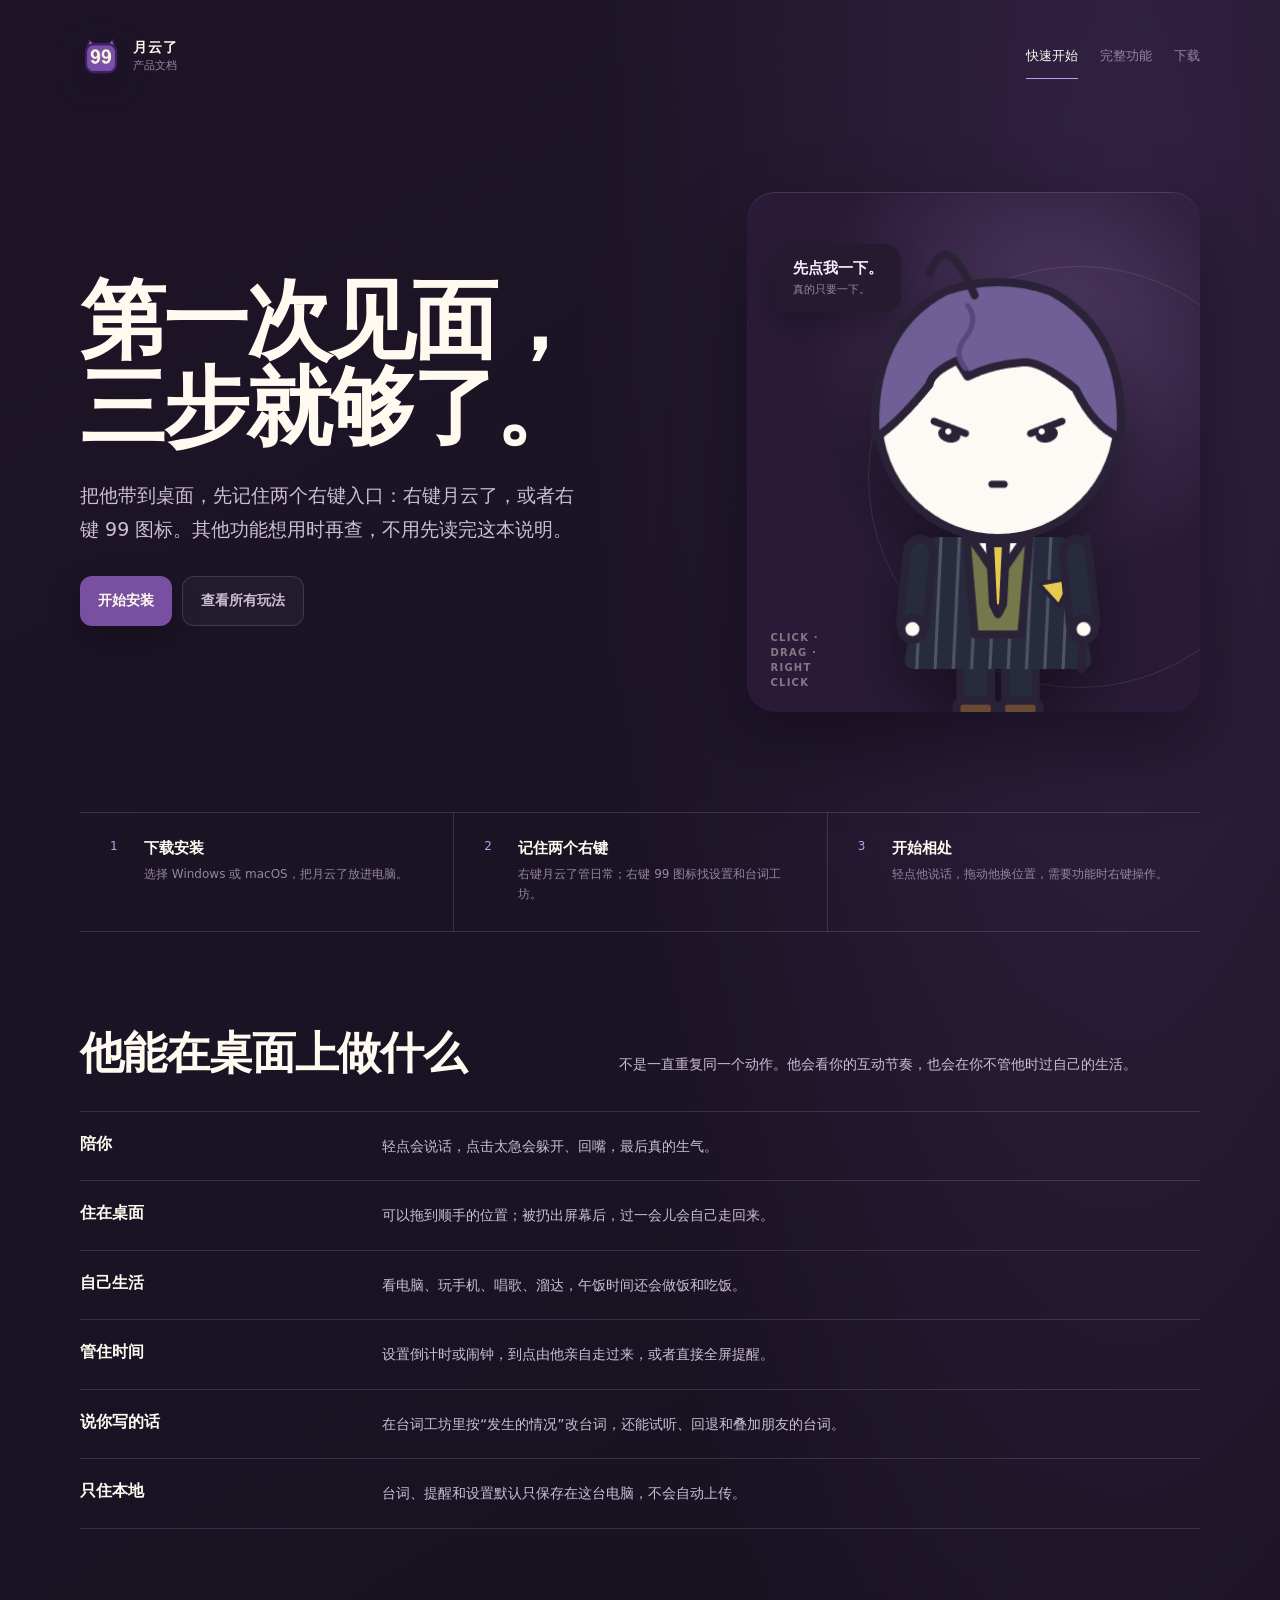
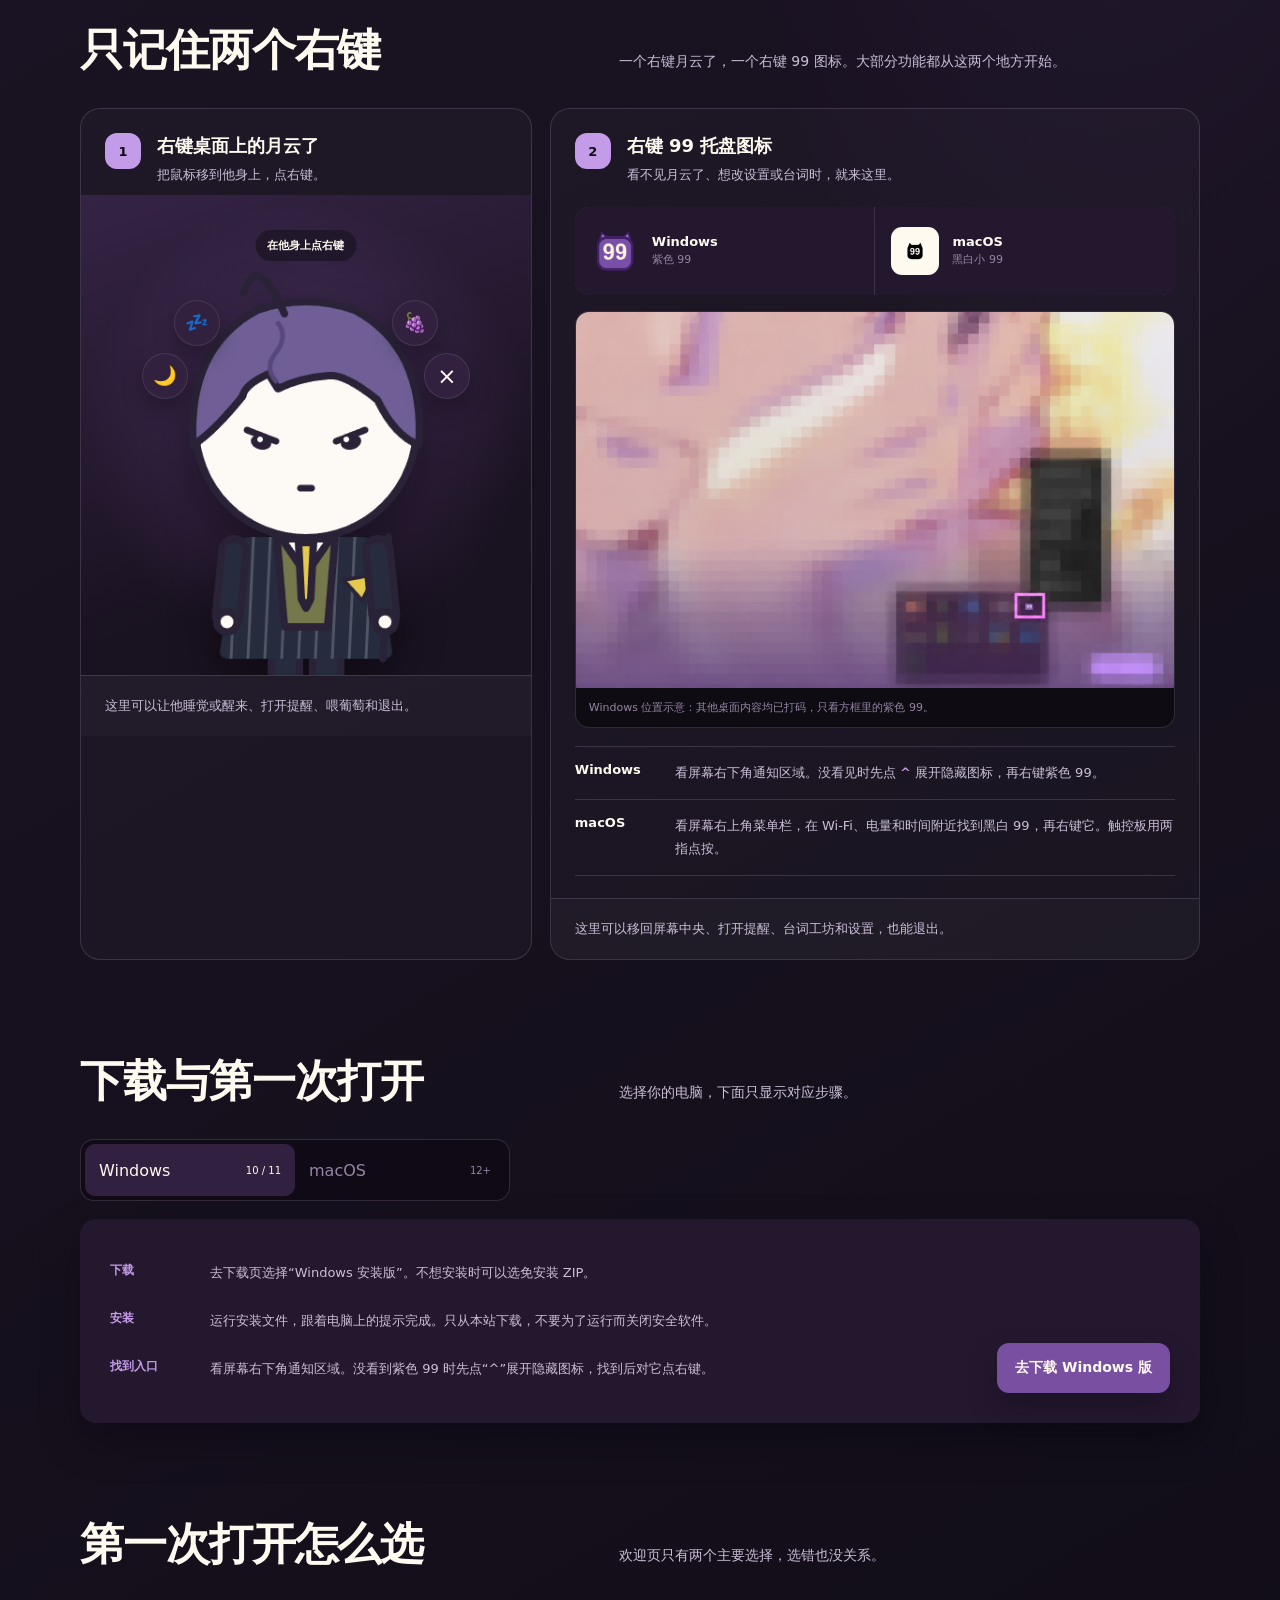
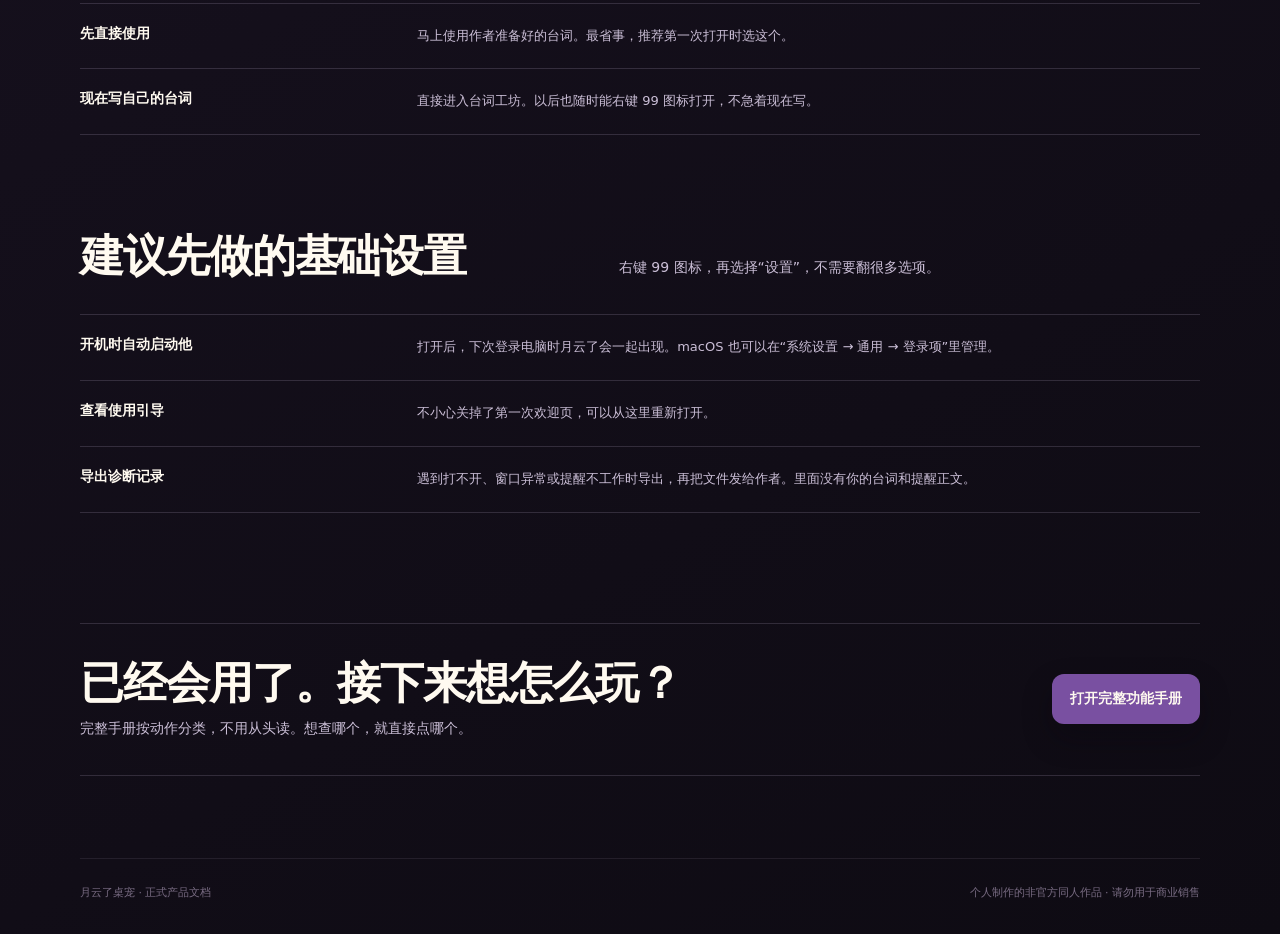
==== guide/index.html @ a46c4227 "docs: clarify the two right-click entry points" ====
<!doctype html>
<html lang="zh-CN">
<head>
  <meta charset="utf-8">
  <meta name="viewport" content="width=device-width, initial-scale=1, viewport-fit=cover">
  <meta http-equiv="Content-Security-Policy" content="default-src 'self'; img-src 'self'; style-src 'self'; script-src 'self'">
  <meta name="description" content="月云了桌宠正式产品文档：下载安装、第一次打开、基础设置和常用功能。">
  <meta name="theme-color" content="#17111f">
  <title>月云了桌宠 · 使用说明</title>
  <link rel="icon" href="../icon.png">
  <link rel="stylesheet" href="docs.css">
</head>
<body>
  <!--
  THESIS: 用“做一个动作，看一个回应”教会用户，而不是让人先读完整说明书。
  OWN-WORLD: 深紫夜色、奶白正文、紫色动作标记、99 图标和角色立绘；内容以清晰的路线、地图与成对说明组织。
  STORY: 读者先知道他能做什么，再完成下载、第一次打开和基础设置，最后按需要进入完整功能手册。
  FIRST VIEWPORT: 左侧是一句话说明和两个明确入口，右侧由月云了演示“先点我一下”，下方立刻出现三步上手路线。
  FORM: 动作反应手册，结构候选第 5 项；首页采用短路线进入操作地图，seed e14ae2bf。
  FINISH: unreviewed and undocumented is unfinished; this build ends with the finish review, the verdict, and DESIGN.md
  -->
  <header class="docs-header">
    <a class="docs-identity" href="../" aria-label="返回月云了桌宠下载页">
      <img src="../icon.png" width="42" height="42" alt="">
      <span><strong>月云了</strong><small>产品文档</small></span>
    </a>
    <nav class="docs-nav" aria-label="产品文档导航">
      <a class="active" href="./" aria-current="page">快速开始</a>
      <a href="features.html">完整功能</a>
      <a href="../#download">下载</a>
    </nav>
  </header>

  <main>
    <section class="guide-hero" aria-labelledby="guide-title">
      <div class="guide-hero-copy">
        <h1 id="guide-title">第一次见面，三步就够了。</h1>
        <p>把他带到桌面，先记住两个右键入口：右键月云了，或者右键 99 图标。其他功能想用时再查，不用先读完这本说明。</p>
        <div class="hero-actions">
          <a class="action primary" href="#install">开始安装</a>
          <a class="action secondary" href="features.html">查看所有玩法</a>
        </div>
      </div>
      <div class="hello-stage" aria-label="月云了提示你先点击他">
        <div class="hello-bubble">先点我一下。<span>真的只要一下。</span></div>
        <img src="../pet-preview.png" width="512" height="512" alt="站在桌面上的月云了">
        <span class="stage-floor">CLICK · DRAG · RIGHT CLICK</span>
      </div>
    </section>

    <section class="three-step" aria-label="三步上手">
      <div><span>1</span><strong>下载安装</strong><p>选择 Windows 或 macOS，把月云了放进电脑。</p></div>
      <div><span>2</span><strong>记住两个右键</strong><p>右键月云了管日常；右键 99 图标找设置和台词工坊。</p></div>
      <div><span>3</span><strong>开始相处</strong><p>轻点他说话，拖动他换位置，需要功能时右键操作。</p></div>
    </section>

    <section class="section-block capabilities" aria-labelledby="can-do-title">
      <header class="section-heading">
        <h2 id="can-do-title">他能在桌面上做什么</h2>
        <p>不是一直重复同一个动作。他会看你的互动节奏，也会在你不管他时过自己的生活。</p>
      </header>
      <dl class="capability-list">
        <div><dt>陪你</dt><dd>轻点会说话，点击太急会躲开、回嘴，最后真的生气。</dd></div>
        <div><dt>住在桌面</dt><dd>可以拖到顺手的位置；被扔出屏幕后，过一会儿会自己走回来。</dd></div>
        <div><dt>自己生活</dt><dd>看电脑、玩手机、唱歌、溜达，午饭时间还会做饭和吃饭。</dd></div>
        <div><dt>管住时间</dt><dd>设置倒计时或闹钟，到点由他亲自走过来，或者直接全屏提醒。</dd></div>
        <div><dt>说你写的话</dt><dd>在台词工坊里按“发生的情况”改台词，还能试听、回退和叠加朋友的台词。</dd></div>
        <div><dt>只住本地</dt><dd>台词、提醒和设置默认只保存在这台电脑，不会自动上传。</dd></div>
      </dl>
    </section>

    <section class="section-block entry-map-section" aria-labelledby="entry-map-title">
      <header class="section-heading">
        <h2 id="entry-map-title">只记住两个右键</h2>
        <p>一个右键月云了，一个右键 99 图标。大部分功能都从这两个地方开始。</p>
      </header>
      <div class="entry-pair">
        <article class="entry-door pet-entry">
          <header class="entry-door-header">
            <span>1</span>
            <div><h3>右键桌面上的月云了</h3><p>把鼠标移到他身上，点右键。</p></div>
          </header>
          <div class="pet-entry-visual" role="img" aria-label="右键点击桌面上的月云了，会出现睡觉、提醒、葡萄和退出图标">
            <span class="orbit orbit-sleep">💤</span>
            <span class="orbit orbit-time">🌙</span>
            <span class="orbit orbit-grape">🍇</span>
            <span class="orbit orbit-quit">×</span>
            <img src="../pet-preview.png" width="512" height="512" alt="">
            <strong>在他身上点右键</strong>
          </div>
          <p class="entry-door-summary">这里可以让他睡觉或醒来、打开提醒、喂葡萄和退出。</p>
        </article>

        <article class="entry-door tray-entry">
          <header class="entry-door-header">
            <span>2</span>
            <div><h3>右键 99 托盘图标</h3><p>看不见月云了、想改设置或台词时，就来这里。</p></div>
          </header>
          <div class="tray-identity-row" aria-label="Windows 和 macOS 的 99 图标外观">
            <div class="tray-identity"><img src="../icon.png" width="52" height="52" alt="Windows 紫色 99 托盘图标"><span><strong>Windows</strong><small>紫色 99</small></span></div>
            <div class="tray-identity mac"><span class="mac-icon-swatch"><img src="mac-tray-template.png" width="32" height="20" alt="macOS 黑白 99 菜单栏图标"></span><span><strong>macOS</strong><small>黑白小 99</small></span></div>
          </div>
          <figure class="tray-proof">
            <img src="windows-tray-privacy.png" width="1584" height="994" alt="Windows 右下角通知区域中被方框标出的紫色 99 图标；其余桌面内容均已打码">
            <figcaption>Windows 位置示意：其他桌面内容均已打码，只看方框里的紫色 99。</figcaption>
          </figure>
          <dl class="tray-locations">
            <div><dt>Windows</dt><dd>看屏幕右下角通知区域。没看见时先点 <b>^</b> 展开隐藏图标，再右键紫色 99。</dd></div>
            <div><dt>macOS</dt><dd>看屏幕右上角菜单栏，在 Wi-Fi、电量和时间附近找到黑白 99，再右键它。触控板用两指点按。</dd></div>
          </dl>
          <p class="entry-door-summary">这里可以移回屏幕中央、打开提醒、台词工坊和设置，也能退出。</p>
        </article>
      </div>
    </section>

    <section class="section-block install-section" id="install" aria-labelledby="install-title">
      <header class="section-heading">
        <h2 id="install-title">下载与第一次打开</h2>
        <p>选择你的电脑，下面只显示对应步骤。</p>
      </header>
      <div class="platform-tabs" role="tablist" aria-label="选择电脑系统">
        <button type="button" role="tab" id="guide-tab-windows" aria-selected="true" aria-controls="guide-panel-windows" data-platform-tab="windows">Windows <small>10 / 11</small></button>
        <button type="button" role="tab" id="guide-tab-macos" aria-selected="false" aria-controls="guide-panel-macos" data-platform-tab="macos">macOS <small>12+</small></button>
      </div>
      <div class="platform-guide" id="guide-panel-windows" role="tabpanel" aria-labelledby="guide-tab-windows" data-platform-panel="windows">
        <ol class="install-path">
          <li><span>下载</span><p>去下载页选择“Windows 安装版”。不想安装时可以选免安装 ZIP。</p></li>
          <li><span>安装</span><p>运行安装文件，跟着电脑上的提示完成。只从本站下载，不要为了运行而关闭安全软件。</p></li>
          <li><span>找到入口</span><p>看屏幕右下角通知区域。没看到紫色 99 时先点“^”展开隐藏图标，找到后对它点右键。</p></li>
        </ol>
        <a class="action primary" href="../?platform=windows#download">去下载 Windows 版</a>
      </div>
      <div class="platform-guide" id="guide-panel-macos" role="tabpanel" aria-labelledby="guide-tab-macos" data-platform-panel="macos" hidden>
        <ol class="install-path">
          <li><span>下载</span><p>去下载页选择“macOS 通用版”。同一个包可以用于 Apple 芯片和 Intel Mac。</p></li>
          <li><span>安装</span><p>打开 DMG，把“月云了桌宠”拖进“应用程序”。若首次打开被拦截，请按下载页的安全提示操作。</p></li>
          <li><span>找到入口</span><p>看屏幕右上角菜单栏，在 Wi-Fi、电量和时间附近找到黑白 99，右键它；触控板用两指点按。</p></li>
        </ol>
        <a class="action primary" href="../?platform=macos#download">去下载 macOS 版</a>
      </div>
    </section>

    <section class="section-block first-choice" aria-labelledby="first-choice-title">
      <header class="section-heading">
        <h2 id="first-choice-title">第一次打开怎么选</h2>
        <p>欢迎页只有两个主要选择，选错也没关系。</p>
      </header>
      <div class="choice-lines">
        <p><strong>先直接使用</strong><span>马上使用作者准备好的台词。最省事，推荐第一次打开时选这个。</span></p>
        <p><strong>现在写自己的台词</strong><span>直接进入台词工坊。以后也随时能右键 99 图标打开，不急着现在写。</span></p>
      </div>
    </section>

    <section class="section-block basics" aria-labelledby="basics-title">
      <header class="section-heading">
        <h2 id="basics-title">建议先做的基础设置</h2>
        <p>右键 99 图标，再选择“设置”，不需要翻很多选项。</p>
      </header>
      <div class="basic-route">
        <div><strong>开机时自动启动他</strong><p>打开后，下次登录电脑时月云了会一起出现。macOS 也可以在“系统设置 → 通用 → 登录项”里管理。</p></div>
        <div><strong>查看使用引导</strong><p>不小心关掉了第一次欢迎页，可以从这里重新打开。</p></div>
        <div><strong>导出诊断记录</strong><p>遇到打不开、窗口异常或提醒不工作时导出，再把文件发给作者。里面没有你的台词和提醒正文。</p></div>
      </div>
    </section>

    <section class="guide-next" aria-labelledby="next-title">
      <div>
        <h2 id="next-title">已经会用了。接下来想怎么玩？</h2>
        <p>完整手册按动作分类，不用从头读。想查哪个，就直接点哪个。</p>
      </div>
      <a class="action primary" href="features.html">打开完整功能手册</a>
    </section>
  </main>

  <footer class="docs-footer">
    <p>月云了桌宠 · 正式产品文档</p>
    <p>个人制作的非官方同人作品 · 请勿用于商业销售</p>
  </footer>
  <script src="docs.js"></script>
</body>
</html>
---- guide/docs.css ----
:root {
  color-scheme: dark;
  --paper: #fffaf0;
  --muted: #cbbfd7;
  --quiet: #9585a4;
  --purple: #8052ae;
  --purple-bright: #c49be8;
  --night: #17111f;
  --night-deep: #0e0b13;
  --panel: #24182f;
  --panel-high: #31203f;
  --line: rgba(225, 207, 240, 0.16);
  --content: 1120px;
}

* { box-sizing: border-box; }

html {
  min-height: 100%;
  scroll-behavior: smooth;
  scroll-padding-top: 28px;
  background: var(--night-deep);
}

body {
  min-height: 100vh;
  margin: 0;
  color: var(--paper);
  font-family: "PingFang SC", "Microsoft YaHei UI", "Noto Sans SC", system-ui, sans-serif;
  background:
    radial-gradient(ellipse at 88% 6%, rgba(128, 82, 174, 0.22), transparent 34rem),
    linear-gradient(150deg, #1d1527 0%, var(--night) 54%, var(--night-deep) 100%);
  -webkit-tap-highlight-color: transparent;
}

a, button, input { font: inherit; }
a { color: inherit; }
button { border: 0; }
[hidden] { display: none !important; }

.docs-header {
  display: flex;
  width: min(var(--content), calc(100% - 40px));
  min-height: 92px;
  margin: 0 auto;
  padding-top: max(20px, env(safe-area-inset-top));
  align-items: center;
  justify-content: space-between;
}

.docs-identity {
  display: inline-flex;
  min-height: 44px;
  min-width: 0;
  gap: 11px;
  align-items: center;
  text-decoration: none;
}

.docs-identity img {
  width: 42px;
  height: 42px;
  filter: drop-shadow(0 8px 16px rgba(23, 8, 34, 0.45));
}

.docs-identity span { display: grid; gap: 1px; }
.docs-identity strong { font-size: 14px; letter-spacing: 0.08em; }
.docs-identity small { color: var(--quiet); font-size: 11px; }

.docs-nav {
  display: flex;
  flex: none;
  gap: 22px;
  align-items: center;
}

.docs-nav a {
  min-height: 44px;
  padding: 13px 0;
  color: var(--quiet);
  font-size: 13px;
  text-decoration: none;
}

.docs-nav a:hover,
.docs-nav a.active { color: var(--paper); }
.docs-nav a.active { border-bottom: 1px solid var(--purple-bright); }

body > main {
  width: min(var(--content), calc(100% - 40px));
  margin: 0 auto;
}

.guide-hero {
  display: grid;
  grid-template-columns: minmax(0, 1.05fr) minmax(360px, 0.82fr);
  gap: clamp(44px, 7vw, 86px);
  min-height: min(720px, calc(100svh - 92px));
  padding: clamp(48px, 7vh, 78px) 0 64px;
  align-items: center;
}

.guide-hero-copy h1,
.manual-intro h1 {
  margin: 0;
  max-width: 9ch;
  font-size: clamp(52px, 7vw, 86px);
  line-height: 1.02;
  letter-spacing: -0.035em;
  text-wrap: balance;
}

.guide-hero-copy > p {
  max-width: 32rem;
  margin: 26px 0 30px;
  color: var(--muted);
  font-size: clamp(16px, 1.7vw, 19px);
  line-height: 1.8;
}

.hero-actions {
  display: flex;
  flex-wrap: wrap;
  gap: 10px;
}

.action {
  display: inline-flex;
  min-height: 50px;
  padding: 13px 18px;
  align-items: center;
  justify-content: center;
  border-radius: 12px;
  font-size: 14px;
  font-weight: 760;
  text-decoration: none;
  transition: transform 180ms cubic-bezier(.2, .8, .2, 1), background 180ms ease;
}

.action.primary {
  color: var(--paper);
  background: #7950a1;
  box-shadow: 0 14px 30px rgba(10, 5, 15, 0.32);
}

.action.secondary {
  border: 1px solid var(--line);
  color: var(--muted);
  background: rgba(255, 255, 255, 0.035);
}

.hello-stage {
  position: relative;
  min-height: 520px;
  overflow: hidden;
  border-radius: 28px;
  background:
    radial-gradient(circle at 67% 28%, rgba(198, 153, 235, 0.25), transparent 15rem),
    #291b37;
  box-shadow: 0 34px 78px rgba(5, 2, 8, 0.4), inset 0 1px rgba(255, 255, 255, 0.12);
  isolation: isolate;
}

.hello-stage::before {
  position: absolute;
  top: 74px;
  right: -90px;
  z-index: -1;
  width: 420px;
  aspect-ratio: 1;
  border: 1px solid rgba(255, 255, 255, 0.1);
  border-radius: 50%;
  content: "";
}

.hello-stage img {
  position: absolute;
  right: -58px;
  bottom: -18px;
  width: min(118%, 520px);
  height: auto;
  filter: drop-shadow(0 28px 28px rgba(5, 2, 8, 0.42));
  animation: hello-arrive 700ms cubic-bezier(.16, 1, .3, 1) both;
}

.hello-bubble {
  position: absolute;
  top: 52px;
  left: 28px;
  z-index: 2;
  max-width: calc(100% - 56px);
  padding: 15px 18px;
  border-radius: 16px 16px 16px 5px;
  color: #f7effd;
  background: #251a30;
  font-size: 15px;
  font-weight: 760;
  box-shadow: 0 13px 28px rgba(8, 4, 12, 0.26);
}

.hello-bubble span {
  display: block;
  margin-top: 4px;
  color: var(--quiet);
  font-size: 11px;
  font-weight: 500;
}

.stage-floor {
  position: absolute;
  bottom: 22px;
  left: 24px;
  z-index: 2;
  max-width: 12ch;
  color: rgba(255, 250, 240, 0.42);
  font-size: 10px;
  font-weight: 750;
  letter-spacing: 0.12em;
  line-height: 1.5;
}

.three-step {
  display: grid;
  grid-template-columns: repeat(3, 1fr);
  border-top: 1px solid var(--line);
  border-bottom: 1px solid var(--line);
}

.three-step > div {
  display: grid;
  grid-template-columns: 34px 1fr;
  padding: 26px clamp(16px, 2.8vw, 30px);
  align-content: start;
}

.three-step > div + div { border-left: 1px solid var(--line); }
.three-step span { grid-row: 1 / 3; color: var(--purple-bright); font-size: 12px; }
.three-step strong { font-size: 15px; }
.three-step p { margin: 7px 0 0; color: var(--quiet); font-size: 12px; line-height: 1.65; }

.section-block { padding: 96px 0 0; }

.section-heading {
  display: grid;
  grid-template-columns: minmax(260px, 0.8fr) minmax(0, 1fr);
  gap: clamp(30px, 6vw, 74px);
  margin-bottom: 34px;
  align-items: end;
}

.section-heading h2,
.guide-next h2,
.manual-section h2,
.manual-end h2 {
  margin: 0;
  font-size: clamp(28px, 4vw, 44px);
  line-height: 1.12;
  letter-spacing: -0.025em;
  text-wrap: balance;
}

.section-heading p {
  max-width: 46rem;
  margin: 0;
  color: var(--muted);
  font-size: 14px;
  line-height: 1.8;
}

.capability-list { margin: 0; border-top: 1px solid var(--line); }

.capability-list > div {
  display: grid;
  grid-template-columns: minmax(140px, 0.34fr) 1fr;
  gap: 24px;
  padding: 22px 0;
  border-bottom: 1px solid var(--line);
}

.capability-list dt { color: var(--paper); font-size: 16px; font-weight: 760; }
.capability-list dd { margin: 0; color: var(--muted); font-size: 14px; line-height: 1.75; }

.entry-pair {
  display: grid;
  grid-template-columns: minmax(0, 0.82fr) minmax(0, 1.18fr);
  gap: 18px;
}

.entry-door {
  min-width: 0;
  overflow: hidden;
  border: 1px solid var(--line);
  border-radius: 20px;
  background: rgba(255, 255, 255, 0.025);
}

.entry-door-header {
  display: grid;
  grid-template-columns: 38px minmax(0, 1fr);
  gap: 14px;
  padding: 24px 24px 0;
}

.entry-door-header > span {
  display: grid;
  width: 36px;
  height: 36px;
  place-items: center;
  border-radius: 12px;
  color: var(--night-deep);
  background: var(--purple-bright);
  font-size: 13px;
  font-weight: 850;
}

.entry-door h3 { margin: 1px 0 0; font-size: 18px; line-height: 1.3; }
.entry-door-header p { margin: 6px 0 0; color: var(--muted); font-size: 13px; line-height: 1.65; }

.pet-entry-visual {
  position: relative;
  min-height: 480px;
  margin-top: 10px;
  overflow: hidden;
  background:
    radial-gradient(circle at 50% 48%, rgba(149, 100, 191, 0.28), transparent 14rem),
    linear-gradient(160deg, #352345, #191220 72%);
}

.pet-entry-visual > img {
  position: absolute;
  bottom: -40px;
  left: 50%;
  width: min(120%, 480px);
  height: auto;
  transform: translateX(-50%);
  filter: drop-shadow(0 25px 22px rgba(6, 3, 8, 0.44));
}

.pet-entry-visual > strong {
  position: absolute;
  top: 35px;
  left: 50%;
  z-index: 4;
  padding: 8px 12px;
  border-radius: 999px;
  color: var(--paper);
  background: #21172b;
  font-size: 11px;
  transform: translateX(-50%);
  white-space: nowrap;
}

.orbit {
  position: absolute;
  z-index: 3;
  display: grid;
  width: 46px;
  height: 46px;
  place-items: center;
  border: 1px solid rgba(255, 255, 255, 0.1);
  border-radius: 50%;
  background: #31213f;
  box-shadow: 0 10px 22px rgba(5, 2, 8, 0.3);
  font-size: 19px;
}

.pet-entry-visual .orbit-sleep { top: 105px; left: calc(50% - 132px); }
.pet-entry-visual .orbit-time { top: 158px; left: calc(50% - 164px); }
.pet-entry-visual .orbit-grape { top: 105px; right: calc(50% - 132px); }
.pet-entry-visual .orbit-quit { top: 158px; right: calc(50% - 164px); font-size: 23px; }

.entry-door-summary {
  margin: 0;
  padding: 19px 24px;
  border-top: 1px solid var(--line);
  color: var(--muted);
  background: rgba(255, 255, 255, 0.025);
  font-size: 13px;
  line-height: 1.7;
}

.tray-identity-row {
  display: grid;
  grid-template-columns: 1fr 1fr;
  gap: 1px;
  overflow: hidden;
  margin: 22px 24px 16px;
  border-radius: 14px;
  background: var(--line);
}

.tray-identity {
  display: flex;
  min-width: 0;
  min-height: 88px;
  gap: 13px;
  padding: 16px;
  align-items: center;
  background: var(--panel);
}

.tray-identity > img { flex: none; width: 48px; height: 48px; }
.tray-identity > span:last-child { display: grid; gap: 3px; min-width: 0; }
.tray-identity strong { font-size: 13px; }
.tray-identity small { color: var(--quiet); font-size: 11px; }

.mac-icon-swatch {
  display: grid;
  flex: none;
  width: 48px;
  height: 48px;
  place-items: center;
  border-radius: 11px;
  background: var(--paper);
}

.mac-icon-swatch img { width: 32px; height: 20px; object-fit: contain; }

.tray-proof {
  overflow: hidden;
  margin: 0 24px;
  border: 1px solid var(--line);
  border-radius: 14px;
  background: var(--night-deep);
}

.tray-proof img { display: block; width: 100%; height: auto; }
.tray-proof figcaption { padding: 11px 13px; color: var(--quiet); font-size: 11px; line-height: 1.6; }

.tray-locations { margin: 18px 24px 22px; border-top: 1px solid var(--line); }

.tray-locations > div {
  display: grid;
  grid-template-columns: 86px minmax(0, 1fr);
  gap: 14px;
  padding: 15px 0;
  border-bottom: 1px solid var(--line);
}

.tray-locations dt { color: var(--paper); font-size: 13px; font-weight: 760; }
.tray-locations dd { margin: 0; color: var(--muted); font-size: 13px; line-height: 1.7; }
.tray-locations b { color: var(--purple-bright); }

.choice-lines,
.basic-route,
.life-lines { border-top: 1px solid var(--line); }

.choice-lines p,
.basic-route > div,
.life-lines p {
  display: grid;
  grid-template-columns: minmax(170px, 0.4fr) 1fr;
  gap: 24px;
  margin: 0;
  padding: 21px 0;
  border-bottom: 1px solid var(--line);
}

.choice-lines strong,
.basic-route strong,
.life-lines strong { font-size: 14px; }

.choice-lines span,
.basic-route p,
.life-lines span {
  margin: 0;
  color: var(--muted);
  font-size: 13px;
  line-height: 1.75;
}

.platform-tabs {
  display: inline-grid;
  grid-template-columns: 1fr 1fr;
  width: min(100%, 430px);
  margin-bottom: 18px;
  padding: 4px;
  border: 1px solid var(--line);
  border-radius: 14px;
  background: rgba(8, 5, 11, 0.38);
}

.platform-tabs button {
  display: flex;
  min-height: 52px;
  padding: 8px 14px;
  align-items: center;
  justify-content: space-between;
  border-radius: 10px;
  color: var(--quiet);
  background: transparent;
  cursor: pointer;
}

.platform-tabs button[aria-selected="true"] { color: var(--paper); background: var(--panel-high); }
.platform-tabs small { font-size: 10px; }

.platform-guide {
  display: grid;
  grid-template-columns: minmax(0, 1fr) auto;
  gap: 24px;
  padding: 30px;
  align-items: end;
  border-radius: 16px;
  background: var(--panel);
  box-shadow: 0 18px 42px rgba(5, 2, 8, 0.28);
}

.install-path,
.workshop-path {
  display: grid;
  gap: 0;
  margin: 0;
  padding: 0;
  list-style: none;
}

.install-path li,
.workshop-path li {
  display: grid;
  grid-template-columns: 84px 1fr;
  gap: 16px;
  padding: 13px 0;
  align-items: start;
}

.install-path span,
.workshop-path span { color: var(--purple-bright); font-size: 12px; font-weight: 760; }
.install-path p,
.workshop-path p { margin: 0; color: var(--muted); font-size: 13px; line-height: 1.7; }

.guide-next,
.manual-end {
  display: grid;
  grid-template-columns: minmax(0, 1fr) auto;
  gap: 34px;
  margin: 110px 0 82px;
  padding: 34px 0;
  align-items: center;
  border-top: 1px solid var(--line);
  border-bottom: 1px solid var(--line);
}

.guide-next p,
.manual-end p { margin: 10px 0 0; color: var(--muted); font-size: 14px; line-height: 1.7; }

.docs-footer {
  display: flex;
  width: min(var(--content), calc(100% - 40px));
  margin: 0 auto;
  padding: 26px 0 max(34px, env(safe-area-inset-bottom));
  justify-content: space-between;
  border-top: 1px solid rgba(225, 207, 240, 0.09);
  color: #786b82;
  font-size: 11px;
}

.docs-footer p { margin: 0; }

/* 完整手册 */
.manual-shell {
  display: grid;
  grid-template-columns: 210px minmax(0, 1fr);
  gap: clamp(50px, 7vw, 96px);
  padding: 74px 0 84px;
  align-items: start;
}

.manual-rail {
  position: sticky;
  top: 24px;
  padding-top: 7px;
}

.manual-rail > p {
  margin: 0 0 13px;
  color: var(--quiet);
  font-size: 11px;
  font-weight: 760;
  letter-spacing: 0.08em;
}

.manual-rail nav { display: grid; border-top: 1px solid var(--line); }

.manual-rail nav a {
  padding: 11px 2px;
  border-bottom: 1px solid var(--line);
  color: var(--quiet);
  font-size: 12px;
  line-height: 1.5;
  text-decoration: none;
}

.manual-rail nav a:hover,
.manual-rail nav a.current { color: var(--paper); }
.manual-rail nav a.current::before { color: var(--purple-bright); content: "→ "; }

.rail-start {
  display: inline-block;
  margin-top: 20px;
  color: var(--muted);
  font-size: 12px;
  text-underline-offset: 4px;
}

.manual-content { min-width: 0; }

.manual-intro {
  display: grid;
  grid-template-columns: minmax(0, 1fr) 270px;
  gap: 40px;
  padding-bottom: 50px;
  align-items: end;
}

.manual-intro h1 { max-width: 10ch; font-size: clamp(46px, 6vw, 74px); }
.manual-intro > div > p { max-width: 42rem; margin: 22px 0 0; color: var(--muted); font-size: 15px; line-height: 1.75; }

.doc-search { display: grid; gap: 8px; }
.doc-search span { color: var(--quiet); font-size: 11px; }

.doc-search input {
  width: 100%;
  height: 48px;
  padding: 0 14px;
  border: 1px solid var(--line);
  border-radius: 12px;
  outline: 0;
  color: var(--paper);
  background: rgba(255, 255, 255, 0.035);
}

.doc-search input::placeholder { color: #7f708a; }
.doc-search input:focus { border-color: var(--purple-bright); box-shadow: 0 0 0 3px rgba(196, 155, 232, 0.13); }

.search-status { min-height: 20px; margin: -38px 0 18px; color: var(--quiet); font-size: 11px; }

.quick-answer { padding: 0 0 80px; }
.quick-answer h2 { margin: 0 0 18px; font-size: 18px; }
.quick-answer-list { border-top: 1px solid var(--line); }

.quick-answer-list a {
  display: grid;
  grid-template-columns: minmax(150px, 0.38fr) 1fr;
  gap: 24px;
  padding: 15px 0;
  border-bottom: 1px solid var(--line);
  text-decoration: none;
}

.quick-answer-list a:hover strong { color: var(--purple-bright); }
.quick-answer-list strong { font-size: 13px; }
.quick-answer-list span { color: var(--muted); font-size: 13px; }

.manual-section {
  padding: 82px 0 0;
  scroll-margin-top: 20px;
}

.manual-section > header {
  display: grid;
  grid-template-columns: minmax(280px, 0.9fr) 1fr;
  gap: 38px;
  margin-bottom: 30px;
  align-items: end;
}

.manual-section h2 { font-size: clamp(28px, 3.5vw, 40px); }
.manual-section > header p { margin: 0; color: var(--muted); font-size: 14px; line-height: 1.75; }

.minor-heading {
  margin: 28px 0 14px;
  color: var(--paper);
  font-size: 15px;
  line-height: 1.5;
}

.reaction-chain { counter-reset: reaction; border-top: 1px solid var(--line); }

.reaction-chain article {
  display: grid;
  grid-template-columns: minmax(150px, 0.34fr) minmax(160px, 0.34fr) 1fr;
  gap: 22px;
  padding: 22px 0;
  align-items: baseline;
  border-bottom: 1px solid var(--line);
}

.reaction-chain article::before {
  grid-column: 1 / -1;
  height: 1px;
  margin-bottom: -12px;
  background: linear-gradient(90deg, var(--purple) 0 18%, transparent 18%);
  content: "";
}

.reaction-chain span { color: var(--purple-bright); font-size: 12px; }
.reaction-chain strong { font-size: 14px; }
.reaction-chain p { margin: 0; color: var(--muted); font-size: 13px; line-height: 1.7; }

.trigger-table { border-top: 1px solid var(--line); }

.trigger-table > div {
  display: grid;
  grid-template-columns: minmax(185px, 0.38fr) 1fr;
  gap: 26px;
  padding: 20px 0;
  border-bottom: 1px solid var(--line);
}

.trigger-table b { font-size: 14px; }
.trigger-table span { color: var(--muted); font-size: 13px; line-height: 1.75; }
.trigger-table.compact > div { padding: 16px 0; }

.plain-note {
  margin-top: 24px;
  padding: 20px 22px;
  border-radius: 14px;
  color: var(--muted);
  background: #2d1d3b;
  font-size: 13px;
  line-height: 1.75;
  box-shadow: 0 15px 34px rgba(6, 3, 9, 0.24);
}

.plain-note strong { color: var(--paper); }

.menu-legend,
.reminder-kinds {
  display: grid;
  grid-template-columns: 1fr 1fr;
  gap: 1px;
  overflow: hidden;
  border-radius: 16px;
  background: var(--line);
}

.menu-legend > div,
.reminder-kinds article {
  min-height: 180px;
  padding: 25px;
  background: var(--panel);
}

.menu-legend span { display: block; margin-bottom: 22px; font-size: 22px; }
.menu-legend strong,
.reminder-kinds h3 { display: block; margin: 0; font-size: 15px; }
.menu-legend p,
.reminder-kinds p { margin: 9px 0 0; color: var(--muted); font-size: 13px; line-height: 1.75; }
.reminder-kinds { margin-bottom: 22px; }
.reminder-kinds article { min-height: 0; }

.workshop-path { counter-reset: workshop; margin-bottom: 22px; border-top: 1px solid var(--line); }

.workshop-path li {
  grid-template-columns: 120px 1fr;
  padding: 18px 0;
  border-bottom: 1px solid var(--line);
}

.help-order { display: grid; grid-template-columns: 1fr 1fr; gap: 18px; }

.help-order > div {
  min-height: 160px;
  padding: 23px;
  border-radius: 14px;
  background: var(--panel);
}

.help-order span { color: var(--purple-bright); font-size: 12px; font-weight: 760; }
.help-order p { margin: 16px 0 0; color: var(--muted); font-size: 13px; line-height: 1.75; }

.manual-end { margin-bottom: 0; }

.no-results {
  margin: 40px 0;
  padding: 34px;
  border-top: 1px solid var(--line);
  border-bottom: 1px solid var(--line);
}

.no-results strong { font-size: 18px; }
.no-results p { margin: 9px 0 0; color: var(--muted); font-size: 13px; }

@keyframes hello-arrive {
  from { transform: translate3d(24px, 34px, 0); opacity: 0; filter: blur(5px) drop-shadow(0 28px 28px rgba(5, 2, 8, 0.42)); }
  to { transform: translate3d(0, 0, 0); opacity: 1; filter: blur(0) drop-shadow(0 28px 28px rgba(5, 2, 8, 0.42)); }
}

@media (hover: hover) and (pointer: fine) {
  .action:hover { transform: translateY(-2px); }
  .action.primary:hover { background: #885eb0; }
  .action.secondary:hover { background: rgba(255, 255, 255, 0.07); }
}

.action:focus-visible,
.docs-nav a:focus-visible,
.docs-identity:focus-visible,
.manual-rail a:focus-visible,
.quick-answer a:focus-visible,
.platform-tabs button:focus-visible {
  outline: 3px solid rgba(210, 174, 241, 0.82);
  outline-offset: 4px;
}

@media (max-width: 900px) {
  .guide-hero { grid-template-columns: 1fr; min-height: auto; }
  .guide-hero-copy { max-width: 660px; }
  .hello-stage { min-height: 500px; }
  .hello-stage img { width: min(74vw, 510px); }
  .section-heading { grid-template-columns: 1fr; gap: 14px; }

  .manual-shell { grid-template-columns: 1fr; gap: 34px; padding-top: 38px; }
  .manual-rail { position: static; }
  .manual-rail > p,
  .rail-start { display: none; }
  .manual-rail nav {
    display: flex;
    gap: 8px;
    overflow-x: auto;
    padding: 4px 0 10px;
    border: 0;
    scrollbar-width: thin;
  }
  .manual-rail nav a {
    display: inline-flex;
    flex: none;
    min-height: 44px;
    padding: 9px 12px;
    align-items: center;
    border: 1px solid var(--line);
    border-radius: 999px;
  }
  .manual-rail nav a.current::before { content: ""; }
}

@media (max-width: 660px) {
  .docs-header,
  body > main,
  .docs-footer { width: min(100% - 28px, var(--content)); }

  .docs-header { min-height: 80px; align-items: center; }
  .docs-identity img { width: 36px; height: 36px; }
  .docs-identity small { display: none; }
  .docs-nav { gap: 13px; }
  .docs-nav a { font-size: 12px; }

  .guide-hero { gap: 36px; padding: 42px 0 48px; }
  .guide-hero-copy h1,
  .manual-intro h1 { font-size: clamp(43px, 13vw, 58px); }
  .guide-hero-copy > p { font-size: 16px; }
  .hero-actions .action { flex: 1; }

  .hello-stage { min-height: 430px; border-radius: 22px; }
  .hello-stage img { right: -70px; width: min(118vw, 470px); }

  .three-step { grid-template-columns: 1fr; }
  .three-step > div { padding: 20px 2px; }
  .three-step > div + div { border-top: 1px solid var(--line); border-left: 0; }

  .section-block { padding-top: 72px; }
  .capability-list > div,
  .choice-lines p,
  .basic-route > div,
  .life-lines p,
  .quick-answer-list a,
  .trigger-table > div { grid-template-columns: 1fr; gap: 8px; }

  .entry-pair { grid-template-columns: 1fr; }
  .pet-entry-visual { min-height: 430px; }
  .pet-entry-visual > img { width: min(122%, 470px); }
  .pet-entry-visual .orbit-sleep { left: calc(50% - 124px); }
  .pet-entry-visual .orbit-time { left: calc(50% - 152px); }
  .pet-entry-visual .orbit-grape { right: calc(50% - 124px); }
  .pet-entry-visual .orbit-quit { right: calc(50% - 152px); }
  .entry-door-header { padding: 20px 20px 0; }
  .tray-identity-row { margin: 20px 14px 14px; }
  .tray-proof { margin: 0 14px; }
  .tray-locations { margin: 16px 14px 20px; }
  .tray-locations > div { grid-template-columns: 72px minmax(0, 1fr); }
  .entry-door-summary { padding: 18px 20px; }

  .platform-tabs { width: 100%; }
  .platform-guide { grid-template-columns: 1fr; padding: 22px; align-items: start; }
  .platform-guide .action { width: 100%; }
  .install-path li,
  .workshop-path li { grid-template-columns: 72px 1fr; }

  .guide-next,
  .manual-end { grid-template-columns: 1fr; margin: 84px 0 64px; }
  .guide-next .action,
  .manual-end .action { width: 100%; }
  .docs-footer { gap: 7px; flex-direction: column; line-height: 1.6; }

  .manual-shell { padding-top: 22px; }
  .manual-intro { grid-template-columns: 1fr; gap: 28px; padding-bottom: 42px; }
  .manual-intro h1 { max-width: 9ch; }
  .search-status { margin: -30px 0 18px; }
  .quick-answer { padding-bottom: 44px; }
  .manual-section { padding-top: 66px; }
  .manual-section > header { grid-template-columns: 1fr; gap: 12px; }
  .reaction-chain article { grid-template-columns: 1fr; gap: 8px; }
  .menu-legend,
  .reminder-kinds,
  .help-order { grid-template-columns: 1fr; }
  .menu-legend > div { min-height: 0; }
}

@media (prefers-reduced-motion: reduce) {
  html { scroll-behavior: auto; }
  .hello-stage img { animation: none; }
  .action { transition: none; }
}
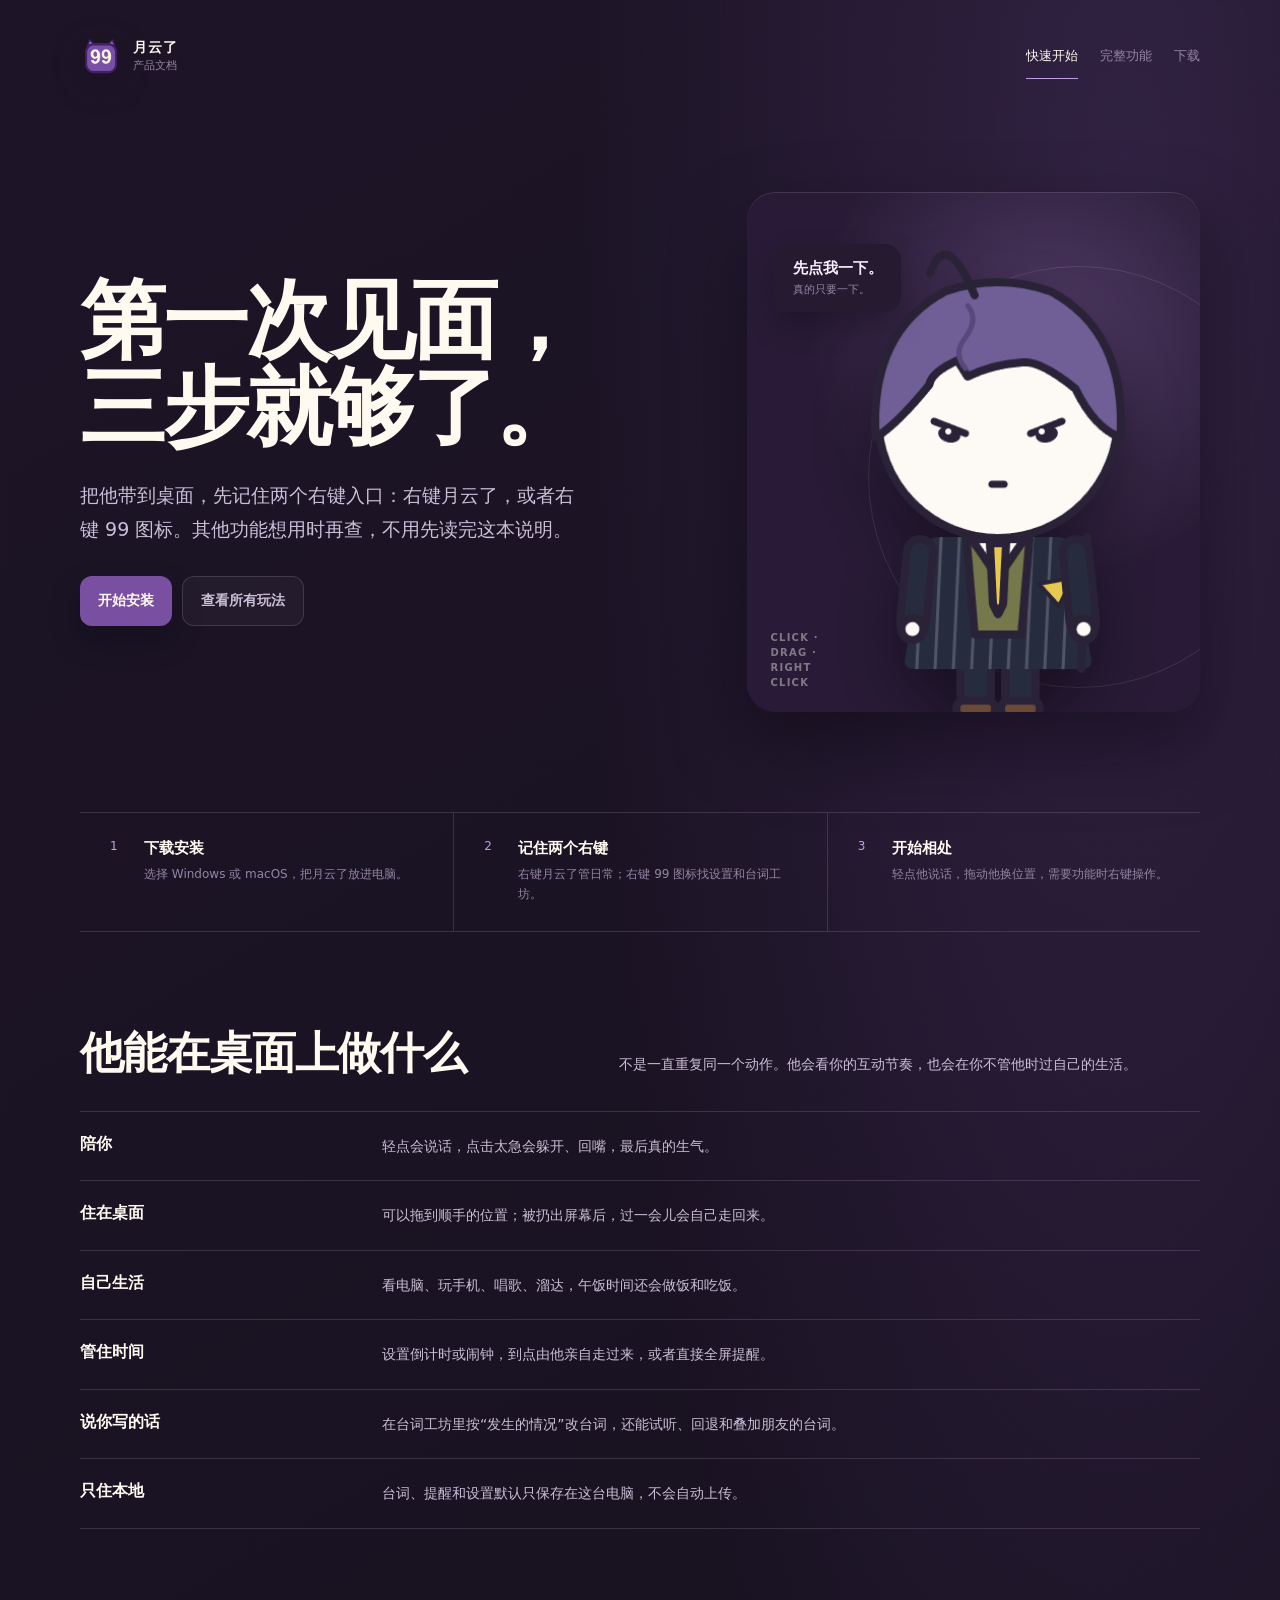
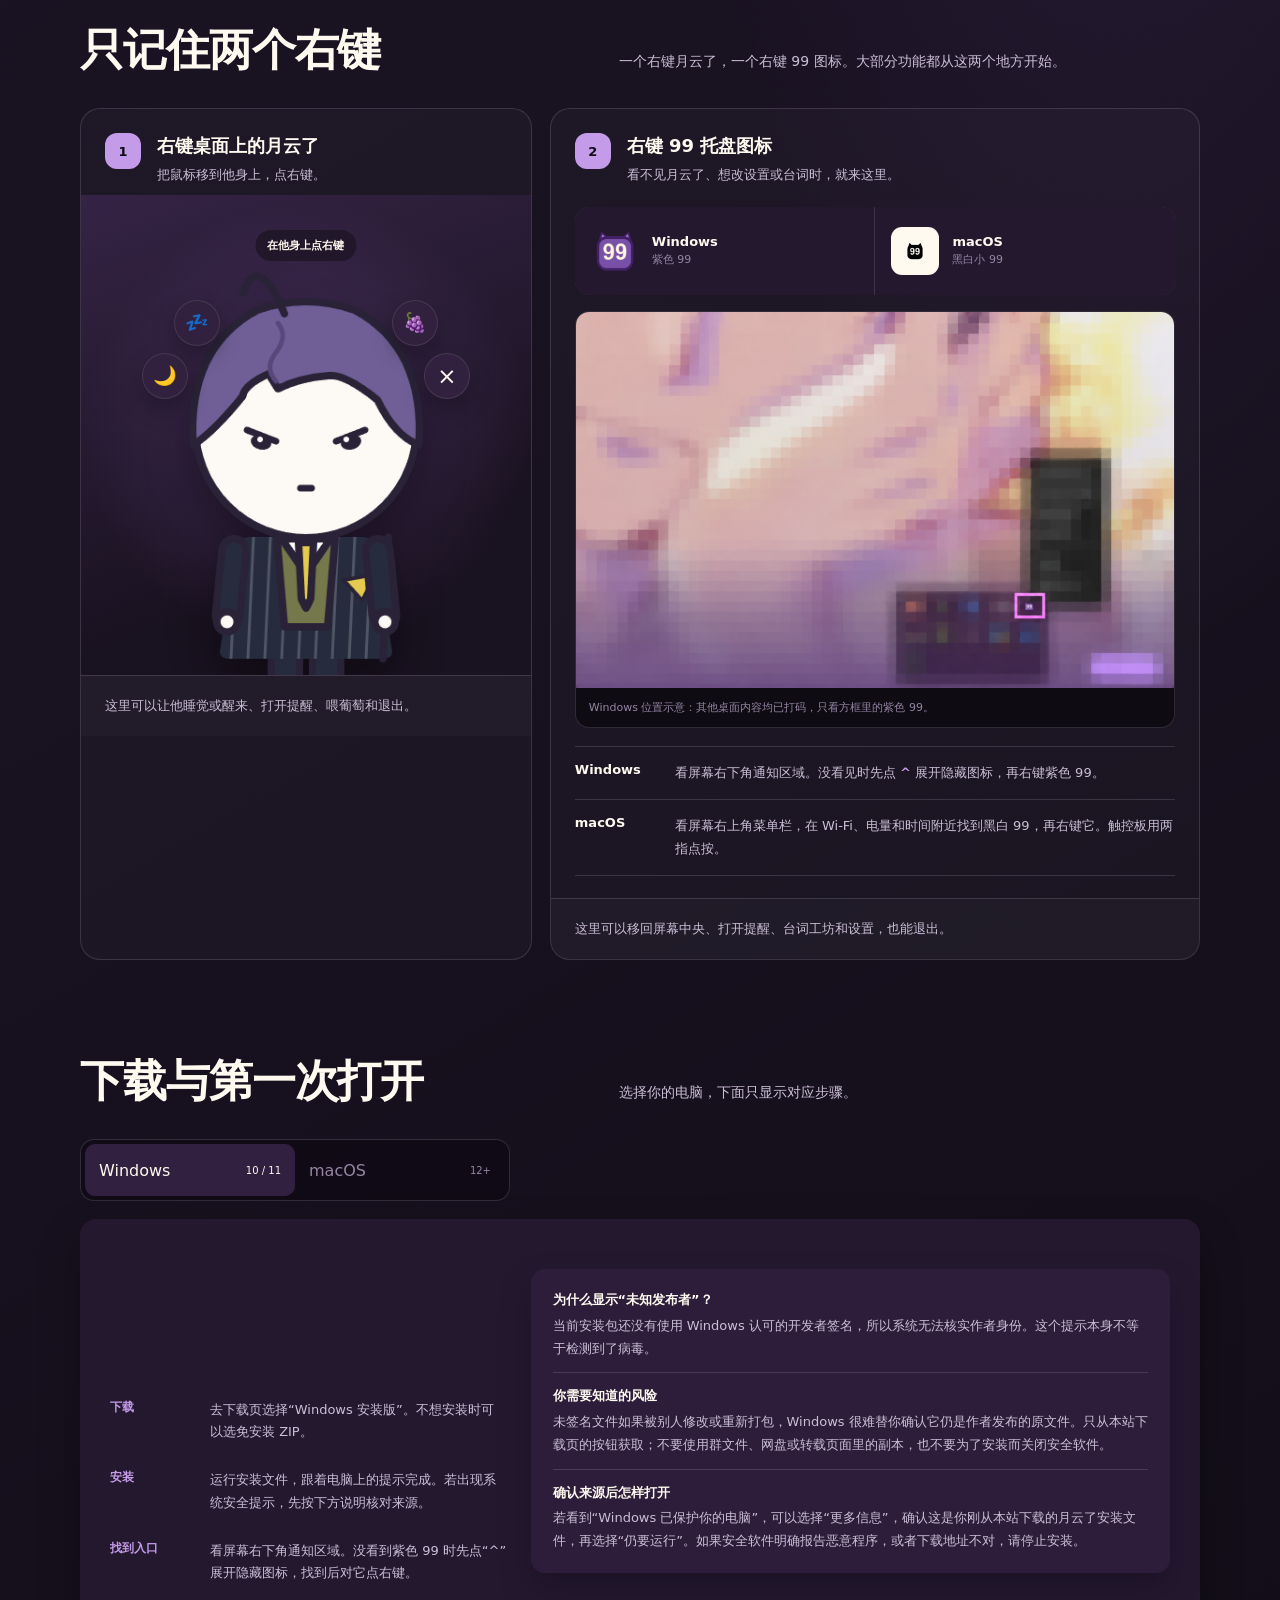
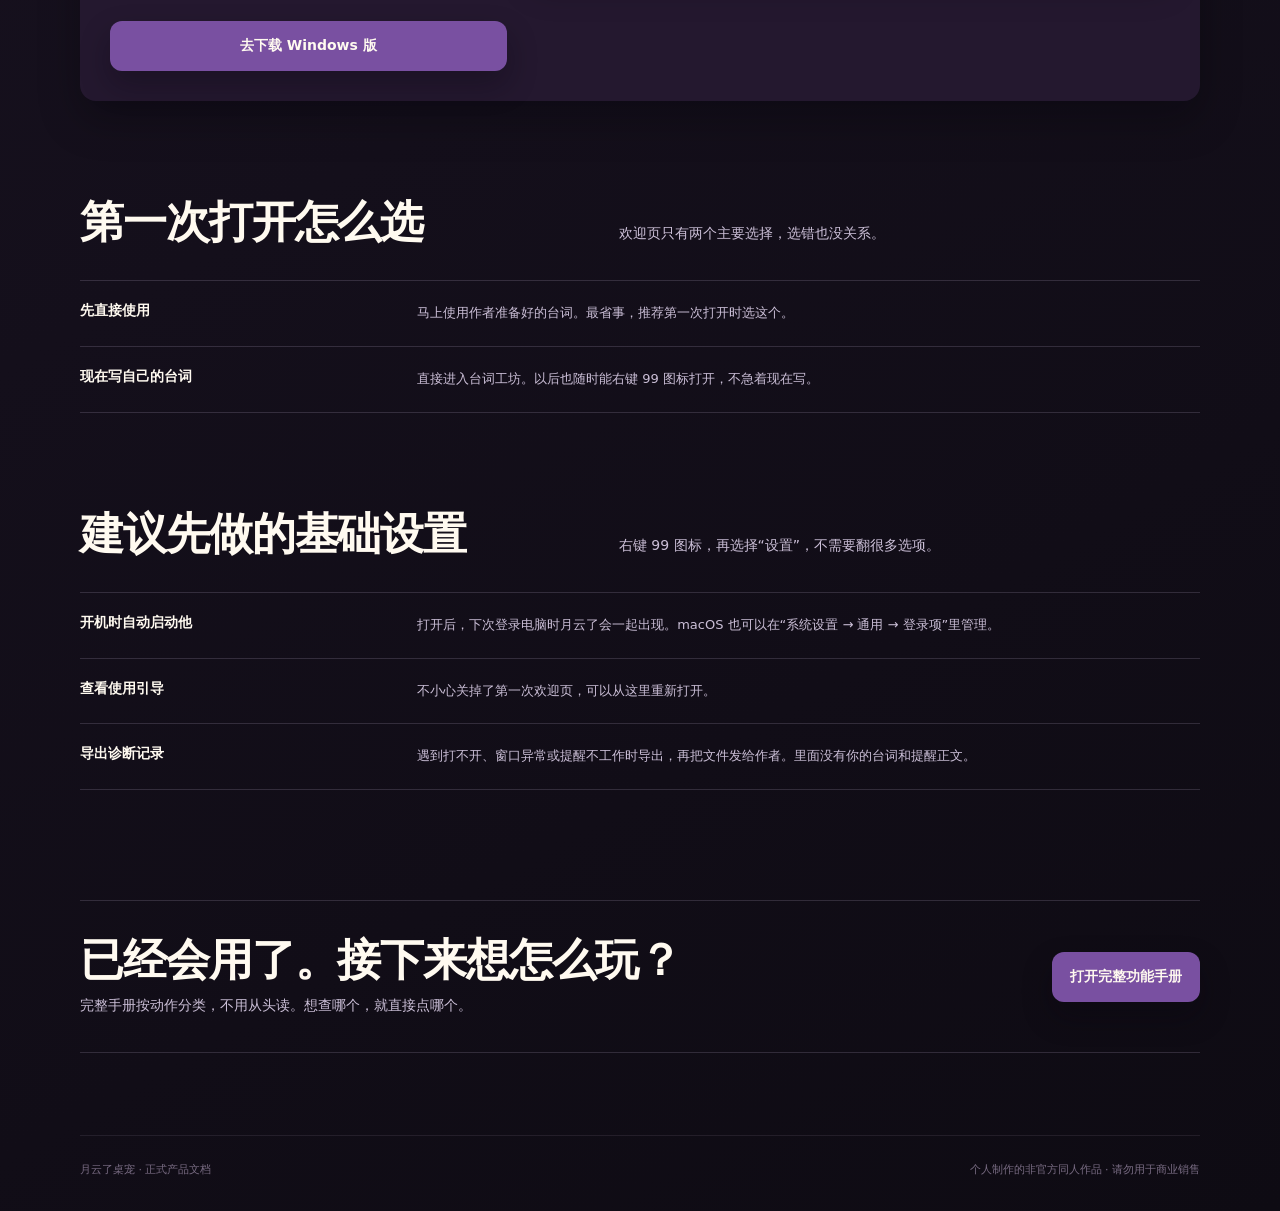
==== commit 6f65fe24: "docs: publish formal unsigned-install guidance" ====
--- a/guide/index.html
+++ b/guide/index.html
@@ -8,7 +8,7 @@
   <meta name="theme-color" content="#17111f">
   <title>月云了桌宠 · 使用说明</title>
   <link rel="icon" href="../icon.png">
-  <link rel="stylesheet" href="docs.css">
+  <link rel="stylesheet" href="docs.css?v=20260904-3">
 </head>
 <body>
   <!--
@@ -125,17 +125,28 @@
       <div class="platform-guide" id="guide-panel-windows" role="tabpanel" aria-labelledby="guide-tab-windows" data-platform-panel="windows">
         <ol class="install-path">
           <li><span>下载</span><p>去下载页选择“Windows 安装版”。不想安装时可以选免安装 ZIP。</p></li>
-          <li><span>安装</span><p>运行安装文件，跟着电脑上的提示完成。只从本站下载，不要为了运行而关闭安全软件。</p></li>
+          <li><span>安装</span><p>运行安装文件，跟着电脑上的提示完成。若出现系统安全提示，先按下方说明核对来源。</p></li>
           <li><span>找到入口</span><p>看屏幕右下角通知区域。没看到紫色 99 时先点“^”展开隐藏图标，找到后对它点右键。</p></li>
         </ol>
+        <aside class="plain-note install-safety" aria-label="Windows 未签名安装包安全说明">
+          <p><strong>为什么显示“未知发布者”？</strong>当前安装包还没有使用 Windows 认可的开发者签名，所以系统无法核实作者身份。这个提示本身不等于检测到了病毒。</p>
+          <p><strong>你需要知道的风险</strong>未签名文件如果被别人修改或重新打包，Windows 很难替你确认它仍是作者发布的原文件。只从本站下载页的按钮获取；不要使用群文件、网盘或转载页面里的副本，也不要为了安装而关闭安全软件。</p>
+          <p><strong>确认来源后怎样打开</strong>若看到“Windows 已保护你的电脑”，可以选择“更多信息”，确认这是你刚从本站下载的月云了安装文件，再选择“仍要运行”。如果安全软件明确报告恶意程序，或者下载地址不对，请停止安装。</p>
+        </aside>
         <a class="action primary" href="../?platform=windows#download">去下载 Windows 版</a>
       </div>
       <div class="platform-guide" id="guide-panel-macos" role="tabpanel" aria-labelledby="guide-tab-macos" data-platform-panel="macos" hidden>
         <ol class="install-path">
           <li><span>下载</span><p>去下载页选择“macOS 通用版”。同一个包可以用于 Apple 芯片和 Intel Mac。</p></li>
-          <li><span>安装</span><p>打开 DMG，把“月云了桌宠”拖进“应用程序”。若首次打开被拦截，请按下载页的安全提示操作。</p></li>
+          <li><span>安装</span><p>打开 DMG，把“月云了桌宠”拖进“应用程序”。第一次打开时，macOS 可能会先阻止它运行。</p></li>
           <li><span>找到入口</span><p>看屏幕右上角菜单栏，在 Wi-Fi、电量和时间附近找到黑白 99，右键它；触控板用两指点按。</p></li>
         </ol>
+        <aside class="plain-note install-safety" aria-label="macOS 未签名安装包安全说明">
+          <p><strong>为什么显示“无法验证开发者”？</strong>当前安装包还没有使用 Apple Developer ID 签名和公证，所以 macOS 无法核实作者，也无法替你确认文件发布后没有被改动。这个提示本身不等于检测到了病毒。</p>
+          <p><strong>你需要知道的风险</strong>选择“仍要打开”会让这一个未经 Apple 验证的 App 运行。只从本站下载页的按钮获取；不要使用群文件、网盘或转载页面里的副本，也不要关闭系统的整体安全保护。</p>
+          <p><strong>确认来源后怎样打开</strong>先在“应用程序”中尝试打开一次并关闭提示；再进入“苹果菜单 → 系统设置 → 隐私与安全性”，向下找到安全性提示，选择“仍要打开”，输入电脑登录密码并确认。macOS 12 中对应位置叫“系统偏好设置 → 安全性与隐私”。</p>
+          <p><strong>这些情况不要继续</strong>如果提示明确写着 App 会损坏电脑、包含恶意软件，或者文件已经损坏，请停止打开并联系作者；不要在终端运行关闭系统安全保护的命令。</p>
+        </aside>
         <a class="action primary" href="../?platform=macos#download">去下载 macOS 版</a>
       </div>
     </section>
--- a/guide/docs.css
+++ b/guide/docs.css
@@ -724,6 +724,27 @@
 }
 
 .plain-note strong { color: var(--paper); }
+
+.install-safety {
+  margin: 20px 0 24px;
+}
+
+.install-safety p {
+  margin: 0;
+  max-width: 72ch;
+  line-height: 1.75;
+}
+
+.install-safety p + p {
+  margin-top: 12px;
+  padding-top: 12px;
+  border-top: 1px solid var(--line);
+}
+
+.install-safety strong {
+  display: block;
+  margin-bottom: 3px;
+}
 
 .menu-legend,
 .reminder-kinds {
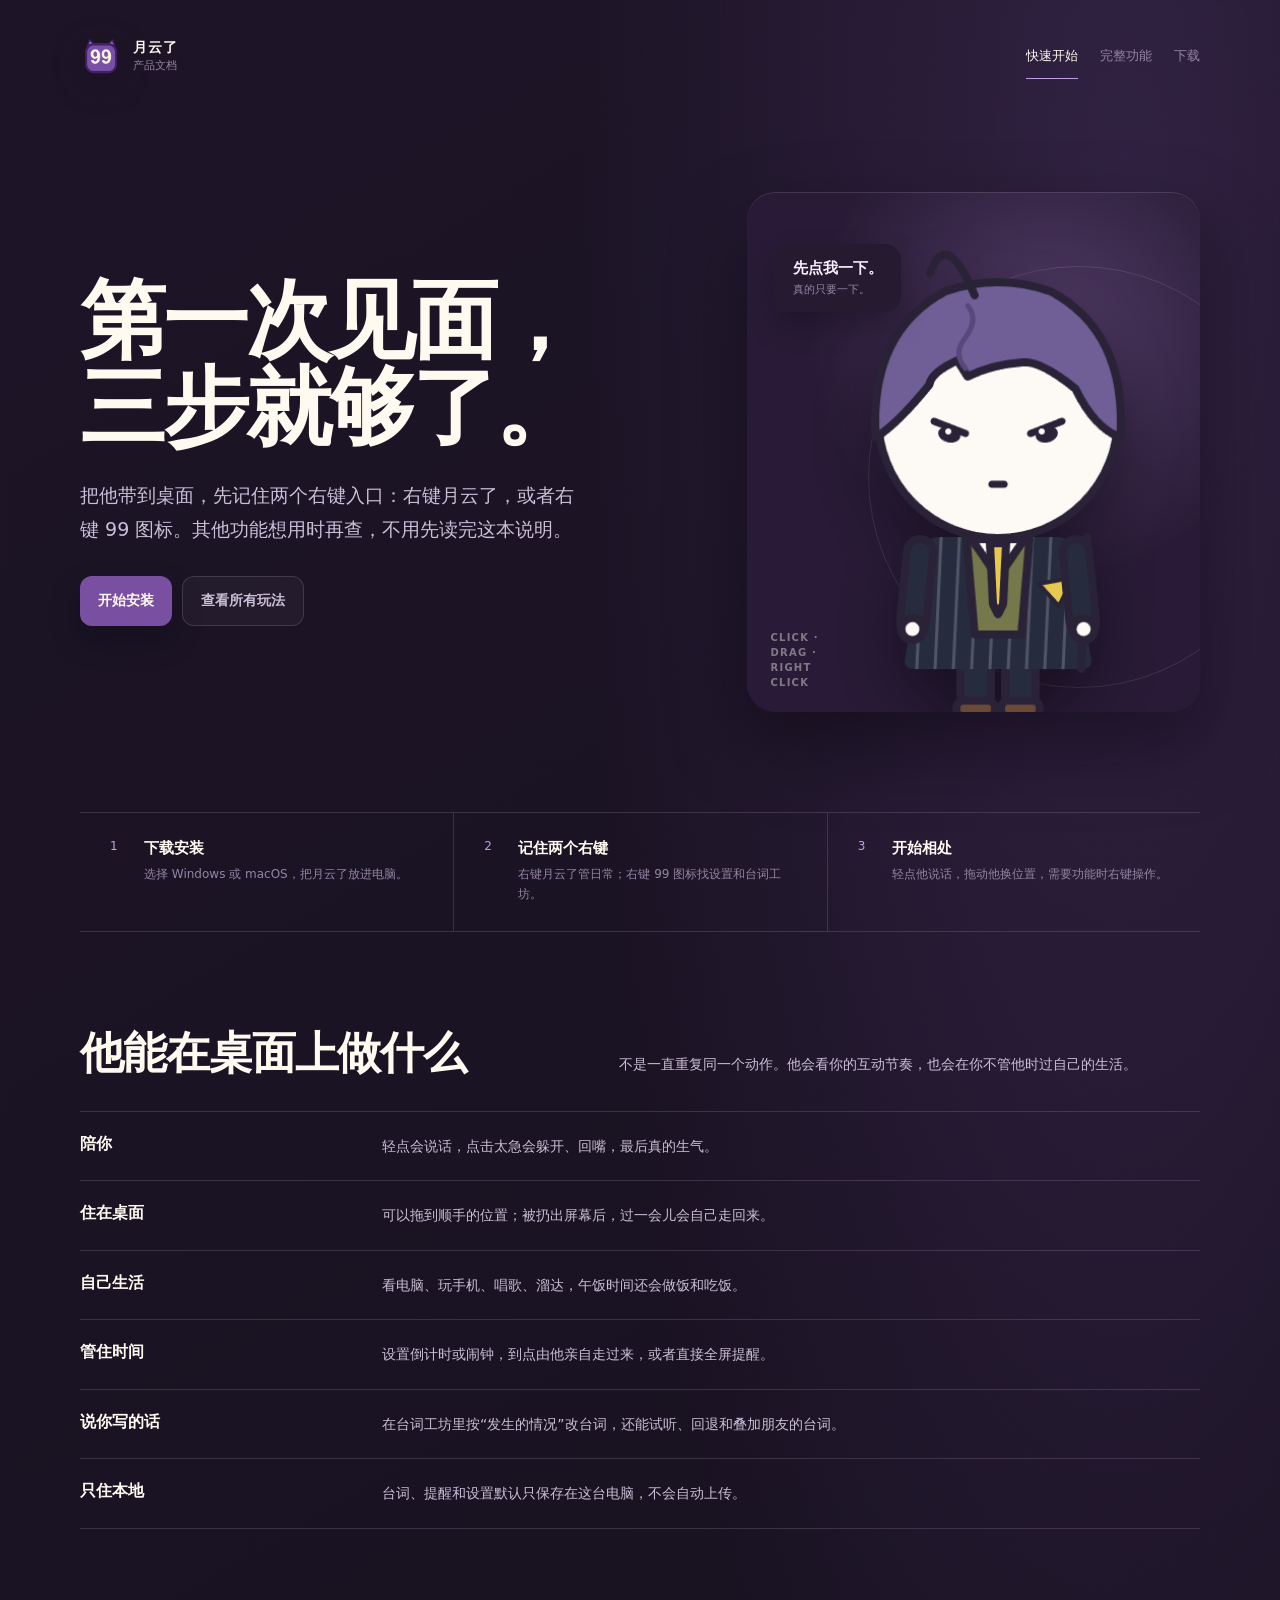
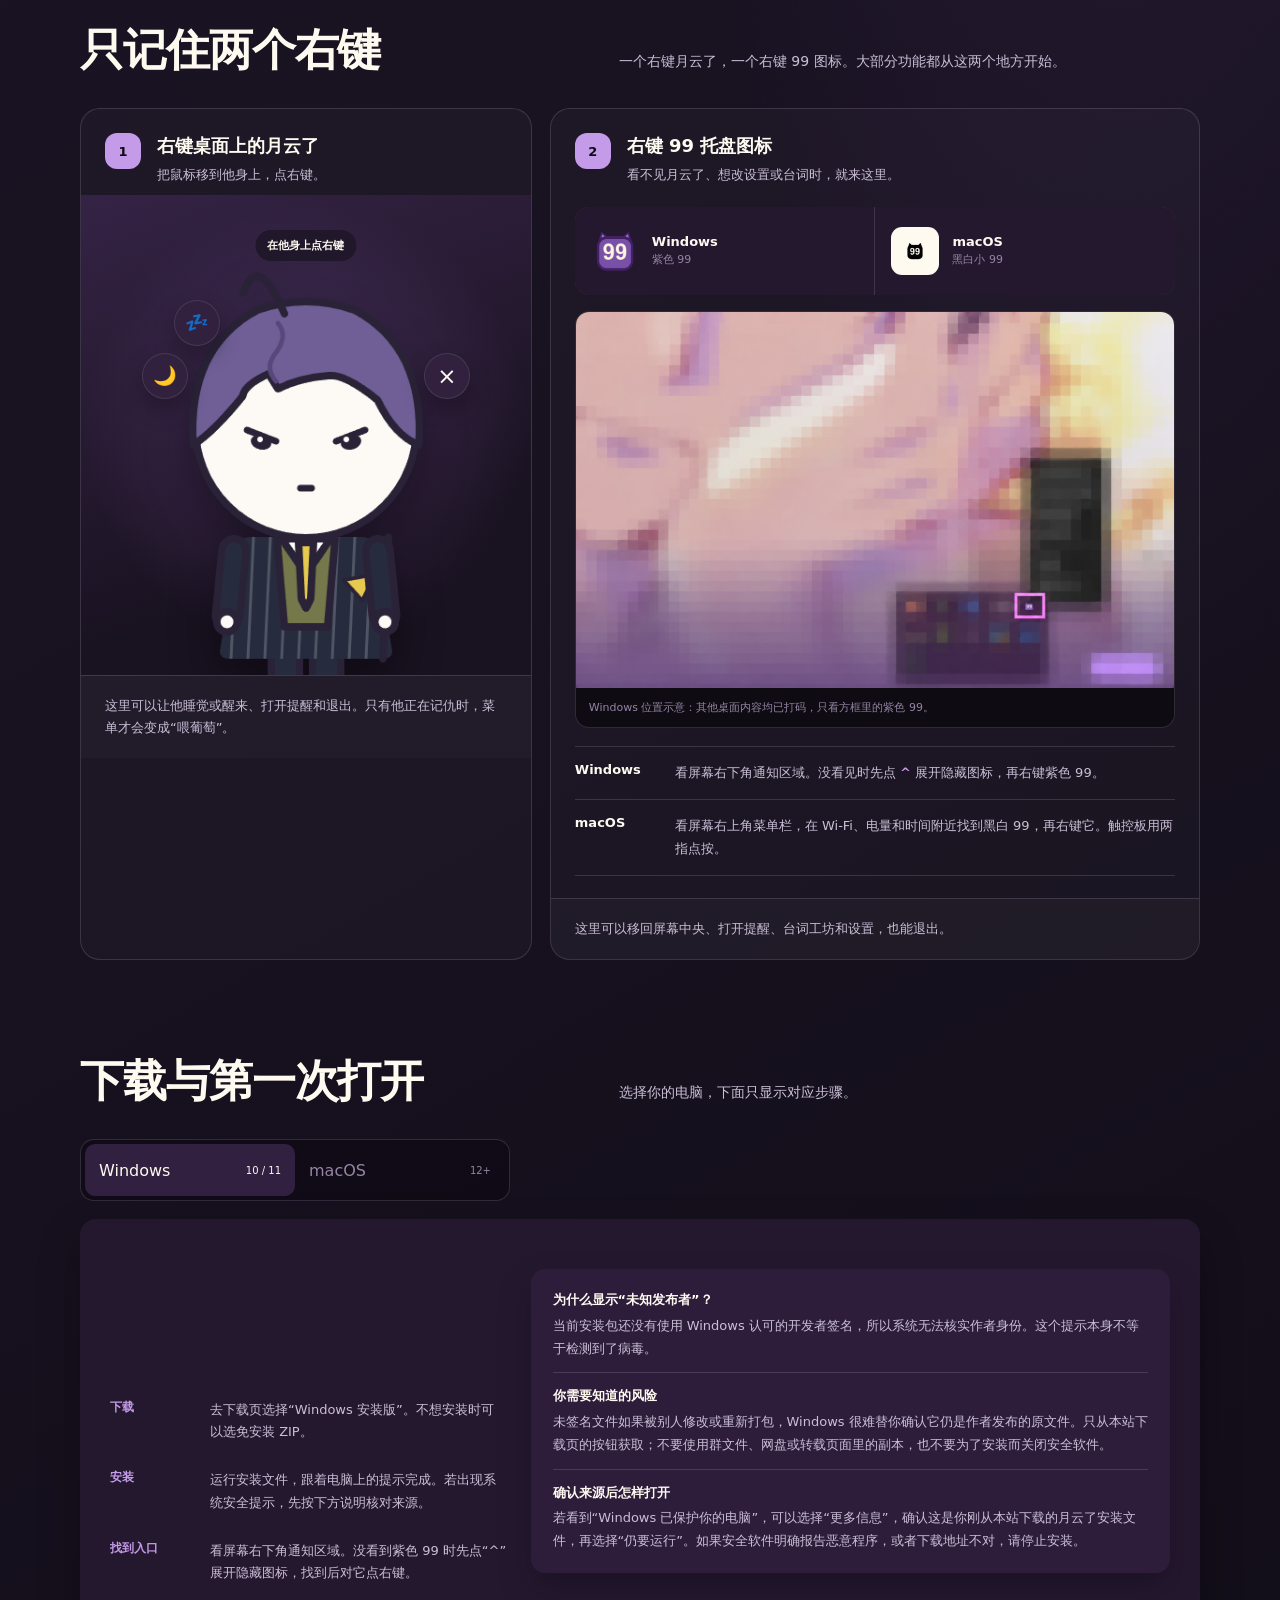
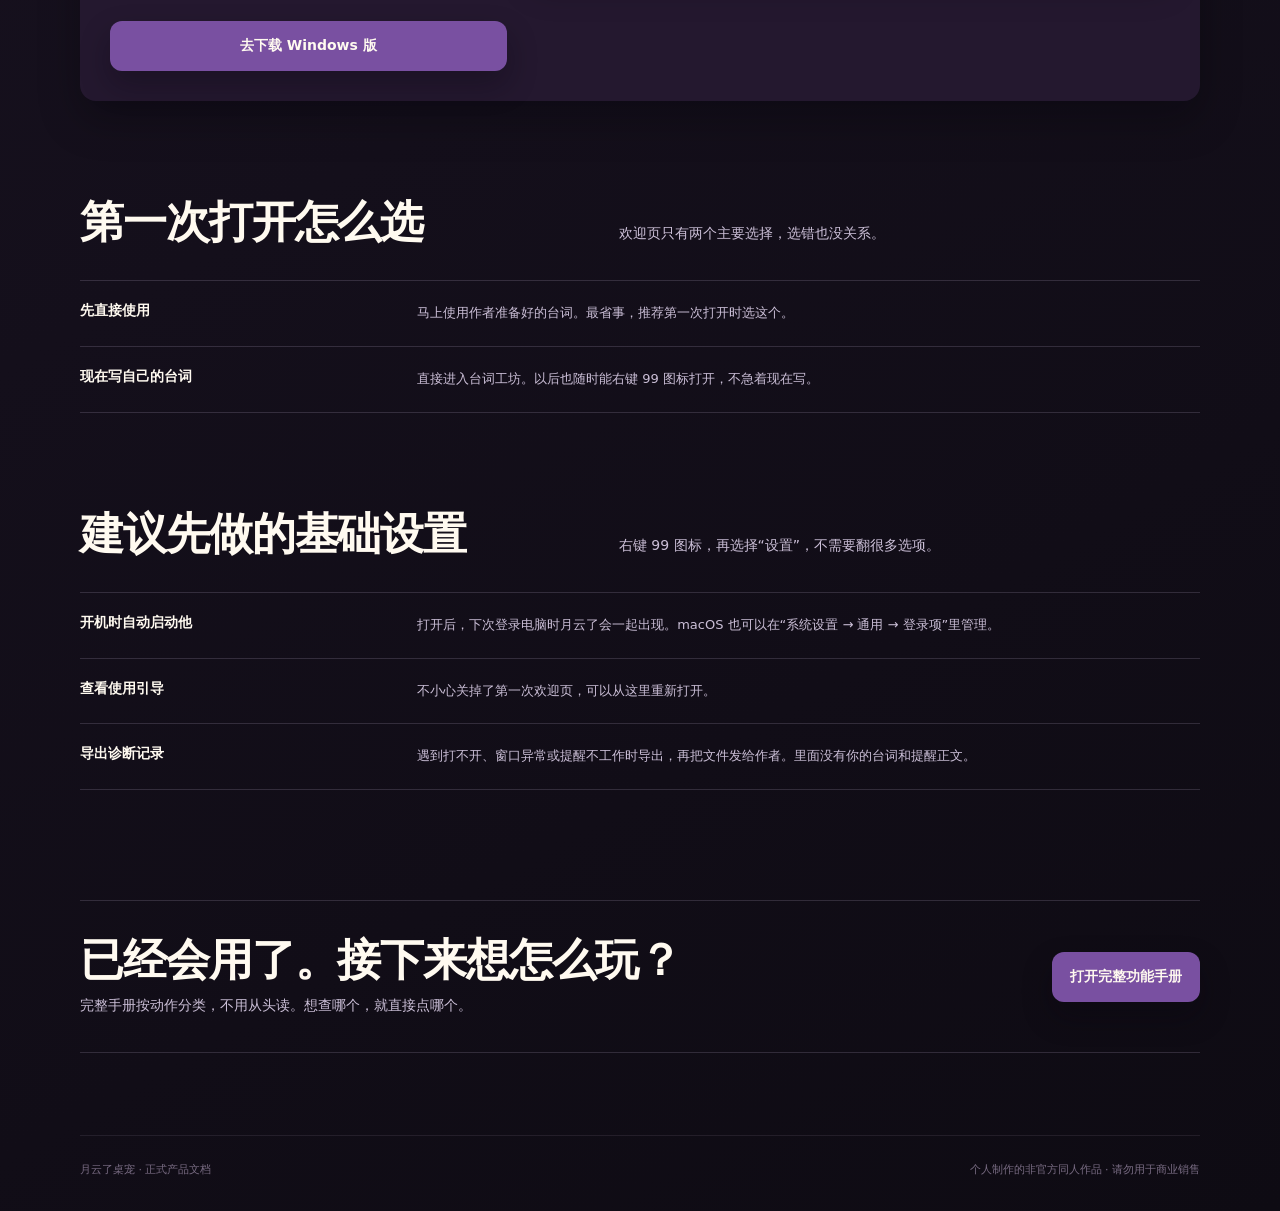
==== commit 8b23432f: "docs: 完善正式版下载与使用说明" ====
--- a/guide/index.html
+++ b/guide/index.html
@@ -80,15 +80,14 @@
             <span>1</span>
             <div><h3>右键桌面上的月云了</h3><p>把鼠标移到他身上，点右键。</p></div>
           </header>
-          <div class="pet-entry-visual" role="img" aria-label="右键点击桌面上的月云了，会出现睡觉、提醒、葡萄和退出图标">
+          <div class="pet-entry-visual" role="img" aria-label="右键点击桌面上的月云了，会出现睡觉、提醒和退出入口">
             <span class="orbit orbit-sleep">💤</span>
             <span class="orbit orbit-time">🌙</span>
-            <span class="orbit orbit-grape">🍇</span>
             <span class="orbit orbit-quit">×</span>
             <img src="../pet-preview.png" width="512" height="512" alt="">
             <strong>在他身上点右键</strong>
           </div>
-          <p class="entry-door-summary">这里可以让他睡觉或醒来、打开提醒、喂葡萄和退出。</p>
+          <p class="entry-door-summary">这里可以让他睡觉或醒来、打开提醒和退出。只有他正在记仇时，菜单才会变成“喂葡萄”。</p>
         </article>
 
         <article class="entry-door tray-entry">
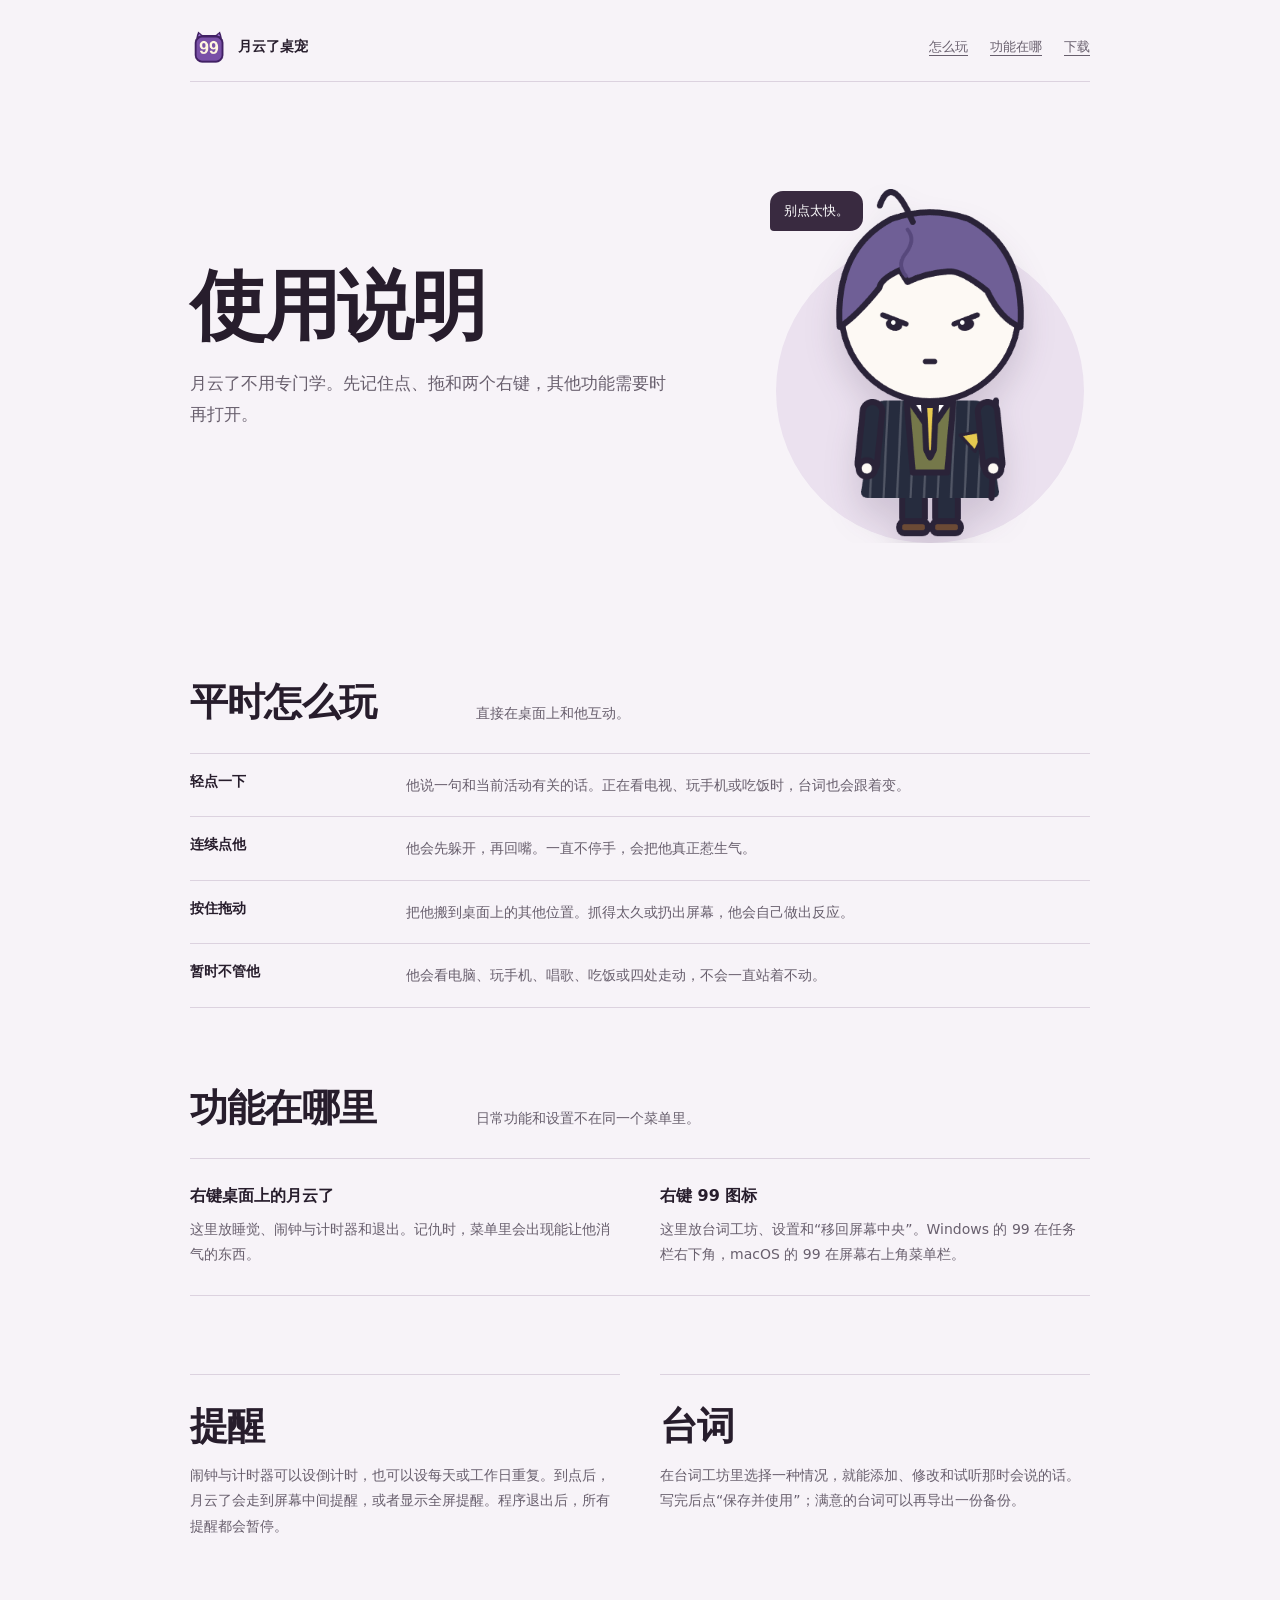
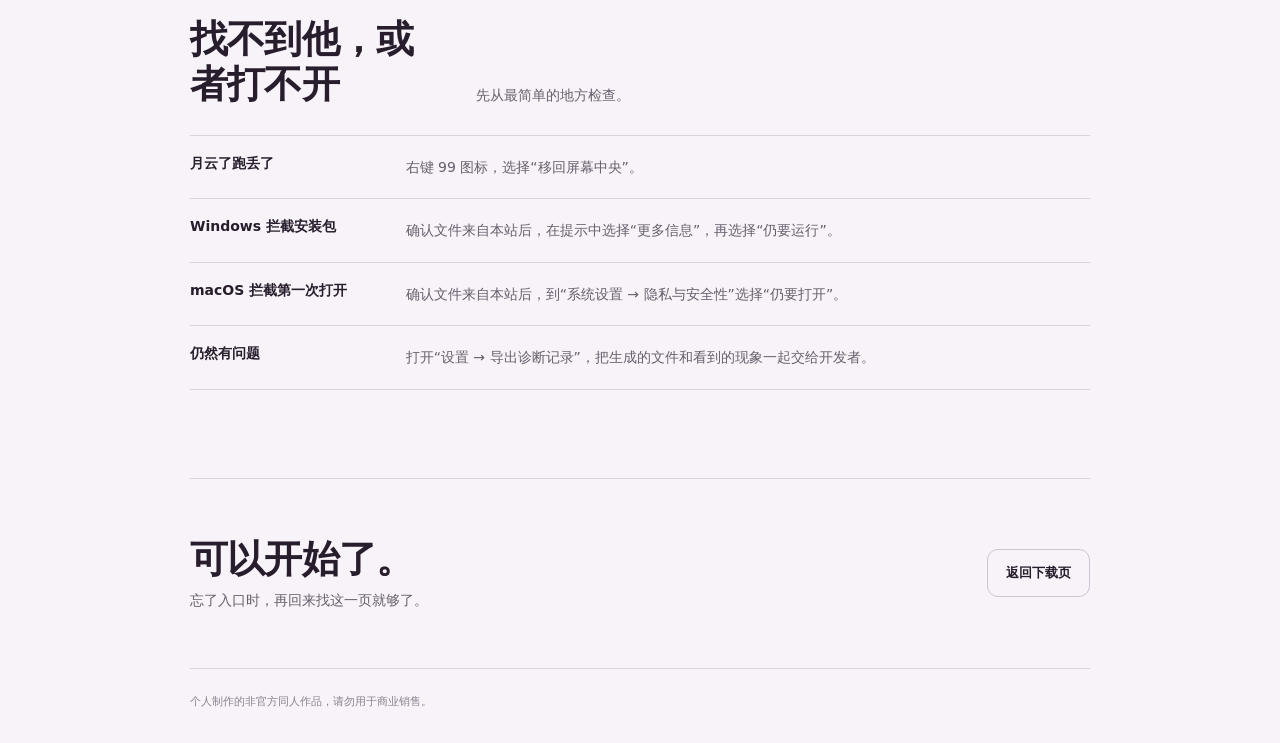
==== commit 63d6edac: "docs: simplify public product pages" ====
--- a/guide/index.html
+++ b/guide/index.html
@@ -3,189 +3,103 @@
 <head>
   <meta charset="utf-8">
   <meta name="viewport" content="width=device-width, initial-scale=1, viewport-fit=cover">
-  <meta http-equiv="Content-Security-Policy" content="default-src 'self'; img-src 'self'; style-src 'self'; script-src 'self'">
-  <meta name="description" content="月云了桌宠正式产品文档：下载安装、第一次打开、基础设置和常用功能。">
-  <meta name="theme-color" content="#17111f">
+  <meta http-equiv="Content-Security-Policy" content="default-src 'self'; img-src 'self'; style-src 'self'">
+  <meta name="description" content="月云了桌宠使用说明：基本玩法、功能入口、提醒与台词。">
+  <meta name="theme-color" content="#f7f3f8">
   <title>月云了桌宠 · 使用说明</title>
   <link rel="icon" href="../icon.png">
-  <link rel="stylesheet" href="docs.css?v=20260904-3">
+  <link rel="stylesheet" href="docs.css?v=20261002">
 </head>
 <body>
-  <!--
-  THESIS: 用“做一个动作，看一个回应”教会用户，而不是让人先读完整说明书。
-  OWN-WORLD: 深紫夜色、奶白正文、紫色动作标记、99 图标和角色立绘；内容以清晰的路线、地图与成对说明组织。
-  STORY: 读者先知道他能做什么，再完成下载、第一次打开和基础设置，最后按需要进入完整功能手册。
-  FIRST VIEWPORT: 左侧是一句话说明和两个明确入口，右侧由月云了演示“先点我一下”，下方立刻出现三步上手路线。
-  FORM: 动作反应手册，结构候选第 5 项；首页采用短路线进入操作地图，seed e14ae2bf。
-  FINISH: unreviewed and undocumented is unfinished; this build ends with the finish review, the verdict, and DESIGN.md
-  -->
   <header class="docs-header">
     <a class="docs-identity" href="../" aria-label="返回月云了桌宠下载页">
-      <img src="../icon.png" width="42" height="42" alt="">
-      <span><strong>月云了</strong><small>产品文档</small></span>
+      <img src="../icon.png" width="38" height="38" alt="">
+      <strong>月云了桌宠</strong>
     </a>
-    <nav class="docs-nav" aria-label="产品文档导航">
-      <a class="active" href="./" aria-current="page">快速开始</a>
-      <a href="features.html">完整功能</a>
+    <nav class="docs-nav" aria-label="使用说明导航">
+      <a href="#play">怎么玩</a>
+      <a href="#where">功能在哪</a>
       <a href="../#download">下载</a>
     </nav>
   </header>
 
   <main>
     <section class="guide-hero" aria-labelledby="guide-title">
-      <div class="guide-hero-copy">
-        <h1 id="guide-title">第一次见面，三步就够了。</h1>
-        <p>把他带到桌面，先记住两个右键入口：右键月云了，或者右键 99 图标。其他功能想用时再查，不用先读完这本说明。</p>
-        <div class="hero-actions">
-          <a class="action primary" href="#install">开始安装</a>
-          <a class="action secondary" href="features.html">查看所有玩法</a>
-        </div>
+      <div>
+        <h1 id="guide-title">使用说明</h1>
+        <p>月云了不用专门学。先记住点、拖和两个右键，其他功能需要时再打开。</p>
       </div>
-      <div class="hello-stage" aria-label="月云了提示你先点击他">
-        <div class="hello-bubble">先点我一下。<span>真的只要一下。</span></div>
+      <div class="guide-pet">
+        <p>别点太快。</p>
         <img src="../pet-preview.png" width="512" height="512" alt="站在桌面上的月云了">
-        <span class="stage-floor">CLICK · DRAG · RIGHT CLICK</span>
       </div>
     </section>
 
-    <section class="three-step" aria-label="三步上手">
-      <div><span>1</span><strong>下载安装</strong><p>选择 Windows 或 macOS，把月云了放进电脑。</p></div>
-      <div><span>2</span><strong>记住两个右键</strong><p>右键月云了管日常；右键 99 图标找设置和台词工坊。</p></div>
-      <div><span>3</span><strong>开始相处</strong><p>轻点他说话，拖动他换位置，需要功能时右键操作。</p></div>
-    </section>
-
-    <section class="section-block capabilities" aria-labelledby="can-do-title">
-      <header class="section-heading">
-        <h2 id="can-do-title">他能在桌面上做什么</h2>
-        <p>不是一直重复同一个动作。他会看你的互动节奏，也会在你不管他时过自己的生活。</p>
+    <section class="guide-section" id="play" aria-labelledby="play-title">
+      <header>
+        <h2 id="play-title">平时怎么玩</h2>
+        <p>直接在桌面上和他互动。</p>
       </header>
-      <dl class="capability-list">
-        <div><dt>陪你</dt><dd>轻点会说话，点击太急会躲开、回嘴，最后真的生气。</dd></div>
-        <div><dt>住在桌面</dt><dd>可以拖到顺手的位置；被扔出屏幕后，过一会儿会自己走回来。</dd></div>
-        <div><dt>自己生活</dt><dd>看电脑、玩手机、唱歌、溜达，午饭时间还会做饭和吃饭。</dd></div>
-        <div><dt>管住时间</dt><dd>设置倒计时或闹钟，到点由他亲自走过来，或者直接全屏提醒。</dd></div>
-        <div><dt>说你写的话</dt><dd>在台词工坊里按“发生的情况”改台词，还能试听、回退和叠加朋友的台词。</dd></div>
-        <div><dt>只住本地</dt><dd>台词、提醒和设置默认只保存在这台电脑，不会自动上传。</dd></div>
-      </dl>
-    </section>
-
-    <section class="section-block entry-map-section" aria-labelledby="entry-map-title">
-      <header class="section-heading">
-        <h2 id="entry-map-title">只记住两个右键</h2>
-        <p>一个右键月云了，一个右键 99 图标。大部分功能都从这两个地方开始。</p>
-      </header>
-      <div class="entry-pair">
-        <article class="entry-door pet-entry">
-          <header class="entry-door-header">
-            <span>1</span>
-            <div><h3>右键桌面上的月云了</h3><p>把鼠标移到他身上，点右键。</p></div>
-          </header>
-          <div class="pet-entry-visual" role="img" aria-label="右键点击桌面上的月云了，会出现睡觉、提醒和退出入口">
-            <span class="orbit orbit-sleep">💤</span>
-            <span class="orbit orbit-time">🌙</span>
-            <span class="orbit orbit-quit">×</span>
-            <img src="../pet-preview.png" width="512" height="512" alt="">
-            <strong>在他身上点右键</strong>
-          </div>
-          <p class="entry-door-summary">这里可以让他睡觉或醒来、打开提醒和退出。只有他正在记仇时，菜单才会变成“喂葡萄”。</p>
-        </article>
-
-        <article class="entry-door tray-entry">
-          <header class="entry-door-header">
-            <span>2</span>
-            <div><h3>右键 99 托盘图标</h3><p>看不见月云了、想改设置或台词时，就来这里。</p></div>
-          </header>
-          <div class="tray-identity-row" aria-label="Windows 和 macOS 的 99 图标外观">
-            <div class="tray-identity"><img src="../icon.png" width="52" height="52" alt="Windows 紫色 99 托盘图标"><span><strong>Windows</strong><small>紫色 99</small></span></div>
-            <div class="tray-identity mac"><span class="mac-icon-swatch"><img src="mac-tray-template.png" width="32" height="20" alt="macOS 黑白 99 菜单栏图标"></span><span><strong>macOS</strong><small>黑白小 99</small></span></div>
-          </div>
-          <figure class="tray-proof">
-            <img src="windows-tray-privacy.png" width="1584" height="994" alt="Windows 右下角通知区域中被方框标出的紫色 99 图标；其余桌面内容均已打码">
-            <figcaption>Windows 位置示意：其他桌面内容均已打码，只看方框里的紫色 99。</figcaption>
-          </figure>
-          <dl class="tray-locations">
-            <div><dt>Windows</dt><dd>看屏幕右下角通知区域。没看见时先点 <b>^</b> 展开隐藏图标，再右键紫色 99。</dd></div>
-            <div><dt>macOS</dt><dd>看屏幕右上角菜单栏，在 Wi-Fi、电量和时间附近找到黑白 99，再右键它。触控板用两指点按。</dd></div>
-          </dl>
-          <p class="entry-door-summary">这里可以移回屏幕中央、打开提醒、台词工坊和设置，也能退出。</p>
-        </article>
+      <div class="guide-lines">
+        <p><strong>轻点一下</strong><span>他说一句和当前活动有关的话。正在看电视、玩手机或吃饭时，台词也会跟着变。</span></p>
+        <p><strong>连续点他</strong><span>他会先躲开，再回嘴。一直不停手，会把他真正惹生气。</span></p>
+        <p><strong>按住拖动</strong><span>把他搬到桌面上的其他位置。抓得太久或扔出屏幕，他会自己做出反应。</span></p>
+        <p><strong>暂时不管他</strong><span>他会看电脑、玩手机、唱歌、吃饭或四处走动，不会一直站着不动。</span></p>
       </div>
     </section>
 
-    <section class="section-block install-section" id="install" aria-labelledby="install-title">
-      <header class="section-heading">
-        <h2 id="install-title">下载与第一次打开</h2>
-        <p>选择你的电脑，下面只显示对应步骤。</p>
+    <section class="guide-section" id="where" aria-labelledby="where-title">
+      <header>
+        <h2 id="where-title">功能在哪里</h2>
+        <p>日常功能和设置不在同一个菜单里。</p>
       </header>
-      <div class="platform-tabs" role="tablist" aria-label="选择电脑系统">
-        <button type="button" role="tab" id="guide-tab-windows" aria-selected="true" aria-controls="guide-panel-windows" data-platform-tab="windows">Windows <small>10 / 11</small></button>
-        <button type="button" role="tab" id="guide-tab-macos" aria-selected="false" aria-controls="guide-panel-macos" data-platform-tab="macos">macOS <small>12+</small></button>
-      </div>
-      <div class="platform-guide" id="guide-panel-windows" role="tabpanel" aria-labelledby="guide-tab-windows" data-platform-panel="windows">
-        <ol class="install-path">
-          <li><span>下载</span><p>去下载页选择“Windows 安装版”。不想安装时可以选免安装 ZIP。</p></li>
-          <li><span>安装</span><p>运行安装文件，跟着电脑上的提示完成。若出现系统安全提示，先按下方说明核对来源。</p></li>
-          <li><span>找到入口</span><p>看屏幕右下角通知区域。没看到紫色 99 时先点“^”展开隐藏图标，找到后对它点右键。</p></li>
-        </ol>
-        <aside class="plain-note install-safety" aria-label="Windows 未签名安装包安全说明">
-          <p><strong>为什么显示“未知发布者”？</strong>当前安装包还没有使用 Windows 认可的开发者签名，所以系统无法核实作者身份。这个提示本身不等于检测到了病毒。</p>
-          <p><strong>你需要知道的风险</strong>未签名文件如果被别人修改或重新打包，Windows 很难替你确认它仍是作者发布的原文件。只从本站下载页的按钮获取；不要使用群文件、网盘或转载页面里的副本，也不要为了安装而关闭安全软件。</p>
-          <p><strong>确认来源后怎样打开</strong>若看到“Windows 已保护你的电脑”，可以选择“更多信息”，确认这是你刚从本站下载的月云了安装文件，再选择“仍要运行”。如果安全软件明确报告恶意程序，或者下载地址不对，请停止安装。</p>
-        </aside>
-        <a class="action primary" href="../?platform=windows#download">去下载 Windows 版</a>
-      </div>
-      <div class="platform-guide" id="guide-panel-macos" role="tabpanel" aria-labelledby="guide-tab-macos" data-platform-panel="macos" hidden>
-        <ol class="install-path">
-          <li><span>下载</span><p>去下载页选择“macOS 通用版”。同一个包可以用于 Apple 芯片和 Intel Mac。</p></li>
-          <li><span>安装</span><p>打开 DMG，把“月云了桌宠”拖进“应用程序”。第一次打开时，macOS 可能会先阻止它运行。</p></li>
-          <li><span>找到入口</span><p>看屏幕右上角菜单栏，在 Wi-Fi、电量和时间附近找到黑白 99，右键它；触控板用两指点按。</p></li>
-        </ol>
-        <aside class="plain-note install-safety" aria-label="macOS 未签名安装包安全说明">
-          <p><strong>为什么显示“无法验证开发者”？</strong>当前安装包还没有使用 Apple Developer ID 签名和公证，所以 macOS 无法核实作者，也无法替你确认文件发布后没有被改动。这个提示本身不等于检测到了病毒。</p>
-          <p><strong>你需要知道的风险</strong>选择“仍要打开”会让这一个未经 Apple 验证的 App 运行。只从本站下载页的按钮获取；不要使用群文件、网盘或转载页面里的副本，也不要关闭系统的整体安全保护。</p>
-          <p><strong>确认来源后怎样打开</strong>先在“应用程序”中尝试打开一次并关闭提示；再进入“苹果菜单 → 系统设置 → 隐私与安全性”，向下找到安全性提示，选择“仍要打开”，输入电脑登录密码并确认。macOS 12 中对应位置叫“系统偏好设置 → 安全性与隐私”。</p>
-          <p><strong>这些情况不要继续</strong>如果提示明确写着 App 会损坏电脑、包含恶意软件，或者文件已经损坏，请停止打开并联系作者；不要在终端运行关闭系统安全保护的命令。</p>
-        </aside>
-        <a class="action primary" href="../?platform=macos#download">去下载 macOS 版</a>
+      <div class="menu-lines">
+        <div>
+          <h3>右键桌面上的月云了</h3>
+          <p>这里放睡觉、闹钟与计时器和退出。记仇时，菜单里会出现能让他消气的东西。</p>
+        </div>
+        <div>
+          <h3>右键 99 图标</h3>
+          <p>这里放台词工坊、设置和“移回屏幕中央”。Windows 的 99 在任务栏右下角，macOS 的 99 在屏幕右上角菜单栏。</p>
+        </div>
       </div>
     </section>
 
-    <section class="section-block first-choice" aria-labelledby="first-choice-title">
-      <header class="section-heading">
-        <h2 id="first-choice-title">第一次打开怎么选</h2>
-        <p>欢迎页只有两个主要选择，选错也没关系。</p>
+    <section class="guide-section two-topics" aria-label="提醒和台词">
+      <article>
+        <h2>提醒</h2>
+        <p>闹钟与计时器可以设倒计时，也可以设每天或工作日重复。到点后，月云了会走到屏幕中间提醒，或者显示全屏提醒。程序退出后，所有提醒都会暂停。</p>
+      </article>
+      <article>
+        <h2>台词</h2>
+        <p>在台词工坊里选择一种情况，就能添加、修改和试听那时会说的话。写完后点“保存并使用”；满意的台词可以再导出一份备份。</p>
+      </article>
+    </section>
+
+    <section class="guide-section" aria-labelledby="help-title">
+      <header>
+        <h2 id="help-title">找不到他，或者打不开</h2>
+        <p>先从最简单的地方检查。</p>
       </header>
-      <div class="choice-lines">
-        <p><strong>先直接使用</strong><span>马上使用作者准备好的台词。最省事，推荐第一次打开时选这个。</span></p>
-        <p><strong>现在写自己的台词</strong><span>直接进入台词工坊。以后也随时能右键 99 图标打开，不急着现在写。</span></p>
+      <div class="help-copy">
+        <p><strong>月云了跑丢了</strong><span>右键 99 图标，选择“移回屏幕中央”。</span></p>
+        <p><strong>Windows 拦截安装包</strong><span>确认文件来自本站后，在提示中选择“更多信息”，再选择“仍要运行”。</span></p>
+        <p><strong>macOS 拦截第一次打开</strong><span>确认文件来自本站后，到“系统设置 → 隐私与安全性”选择“仍要打开”。</span></p>
+        <p><strong>仍然有问题</strong><span>打开“设置 → 导出诊断记录”，把生成的文件和看到的现象一起交给开发者。</span></p>
       </div>
     </section>
 
-    <section class="section-block basics" aria-labelledby="basics-title">
-      <header class="section-heading">
-        <h2 id="basics-title">建议先做的基础设置</h2>
-        <p>右键 99 图标，再选择“设置”，不需要翻很多选项。</p>
-      </header>
-      <div class="basic-route">
-        <div><strong>开机时自动启动他</strong><p>打开后，下次登录电脑时月云了会一起出现。macOS 也可以在“系统设置 → 通用 → 登录项”里管理。</p></div>
-        <div><strong>查看使用引导</strong><p>不小心关掉了第一次欢迎页，可以从这里重新打开。</p></div>
-        <div><strong>导出诊断记录</strong><p>遇到打不开、窗口异常或提醒不工作时导出，再把文件发给作者。里面没有你的台词和提醒正文。</p></div>
+    <section class="guide-end">
+      <div>
+        <h2>可以开始了。</h2>
+        <p>忘了入口时，再回来找这一页就够了。</p>
       </div>
-    </section>
-
-    <section class="guide-next" aria-labelledby="next-title">
-      <div>
-        <h2 id="next-title">已经会用了。接下来想怎么玩？</h2>
-        <p>完整手册按动作分类，不用从头读。想查哪个，就直接点哪个。</p>
-      </div>
-      <a class="action primary" href="features.html">打开完整功能手册</a>
+      <a href="../#download">返回下载页</a>
     </section>
   </main>
 
   <footer class="docs-footer">
-    <p>月云了桌宠 · 正式产品文档</p>
-    <p>个人制作的非官方同人作品 · 请勿用于商业销售</p>
+    <p>个人制作的非官方同人作品，请勿用于商业销售。</p>
   </footer>
-  <script src="docs.js"></script>
 </body>
 </html>
--- a/guide/docs.css
+++ b/guide/docs.css
@@ -1,16 +1,13 @@
 :root {
-  color-scheme: dark;
-  --paper: #fffaf0;
-  --muted: #cbbfd7;
-  --quiet: #9585a4;
-  --purple: #8052ae;
-  --purple-bright: #c49be8;
-  --night: #17111f;
-  --night-deep: #0e0b13;
-  --panel: #24182f;
-  --panel-high: #31203f;
-  --line: rgba(225, 207, 240, 0.16);
-  --content: 1120px;
+  color-scheme: light;
+  --paper: #f7f3f8;
+  --ink: #271d2c;
+  --muted: #685f6d;
+  --faint: #8a808f;
+  --purple: #725095;
+  --wash: #ebe1ef;
+  --line: #dcd2df;
+  --content: 900px;
 }
 
 * { box-sizing: border-box; }
@@ -18,58 +15,46 @@
 html {
   min-height: 100%;
   scroll-behavior: smooth;
-  scroll-padding-top: 28px;
-  background: var(--night-deep);
+  scroll-padding-top: 24px;
+  background: var(--paper);
 }
 
 body {
   min-height: 100vh;
   margin: 0;
-  color: var(--paper);
+  color: var(--ink);
   font-family: "PingFang SC", "Microsoft YaHei UI", "Noto Sans SC", system-ui, sans-serif;
-  background:
-    radial-gradient(ellipse at 88% 6%, rgba(128, 82, 174, 0.22), transparent 34rem),
-    linear-gradient(150deg, #1d1527 0%, var(--night) 54%, var(--night-deep) 100%);
+  background: var(--paper);
+  overflow-x: hidden;
   -webkit-tap-highlight-color: transparent;
 }
 
-a, button, input { font: inherit; }
 a { color: inherit; }
-button { border: 0; }
-[hidden] { display: none !important; }
 
 .docs-header {
   display: flex;
   width: min(var(--content), calc(100% - 40px));
-  min-height: 92px;
+  min-height: 82px;
   margin: 0 auto;
-  padding-top: max(20px, env(safe-area-inset-top));
+  padding-top: max(12px, env(safe-area-inset-top));
   align-items: center;
   justify-content: space-between;
+  border-bottom: 1px solid var(--line);
 }
 
 .docs-identity {
   display: inline-flex;
   min-height: 44px;
-  min-width: 0;
-  gap: 11px;
-  align-items: center;
+  gap: 10px;
+  align-items: center;
+  font-size: 14px;
   text-decoration: none;
 }
 
-.docs-identity img {
-  width: 42px;
-  height: 42px;
-  filter: drop-shadow(0 8px 16px rgba(23, 8, 34, 0.45));
-}
-
-.docs-identity span { display: grid; gap: 1px; }
-.docs-identity strong { font-size: 14px; letter-spacing: 0.08em; }
-.docs-identity small { color: var(--quiet); font-size: 11px; }
+.docs-identity img { width: 38px; height: 38px; }
 
 .docs-nav {
   display: flex;
-  flex: none;
   gap: 22px;
   align-items: center;
 }
@@ -77,858 +62,292 @@
 .docs-nav a {
   min-height: 44px;
   padding: 13px 0;
-  color: var(--quiet);
+  color: var(--muted);
   font-size: 13px;
-  text-decoration: none;
-}
-
-.docs-nav a:hover,
-.docs-nav a.active { color: var(--paper); }
-.docs-nav a.active { border-bottom: 1px solid var(--purple-bright); }
-
-body > main {
+  text-decoration-thickness: 1px;
+  text-underline-offset: 4px;
+}
+
+main,
+.docs-footer {
   width: min(var(--content), calc(100% - 40px));
   margin: 0 auto;
 }
 
 .guide-hero {
   display: grid;
-  grid-template-columns: minmax(0, 1.05fr) minmax(360px, 0.82fr);
-  gap: clamp(44px, 7vw, 86px);
-  min-height: min(720px, calc(100svh - 92px));
-  padding: clamp(48px, 7vh, 78px) 0 64px;
-  align-items: center;
-}
-
-.guide-hero-copy h1,
-.manual-intro h1 {
-  margin: 0;
-  max-width: 9ch;
-  font-size: clamp(52px, 7vw, 86px);
-  line-height: 1.02;
-  letter-spacing: -0.035em;
-  text-wrap: balance;
-}
-
-.guide-hero-copy > p {
-  max-width: 32rem;
-  margin: 26px 0 30px;
-  color: var(--muted);
-  font-size: clamp(16px, 1.7vw, 19px);
+  grid-template-columns: minmax(0, 1fr) 320px;
+  gap: clamp(30px, 7vw, 78px);
+  min-height: 520px;
+  padding: 68px 0 56px;
+  align-items: center;
+}
+
+.guide-hero h1 {
+  margin: 0;
+  font-size: clamp(50px, 7vw, 76px);
+  font-weight: 820;
+  letter-spacing: -0.03em;
+  line-height: 1.04;
+}
+
+.guide-hero > div:first-child > p {
+  max-width: 30rem;
+  margin: 23px 0 0;
+  color: var(--muted);
+  font-size: 17px;
+  line-height: 1.85;
+}
+
+.guide-pet {
+  position: relative;
+  display: grid;
+  min-height: 390px;
+  align-items: end;
+  justify-items: center;
+  overflow: hidden;
+}
+
+.guide-pet::before {
+  position: absolute;
+  right: 2%;
+  bottom: 0;
+  left: 2%;
+  height: 78%;
+  border-radius: 50%;
+  background: var(--wash);
+  content: "";
+}
+
+.guide-pet img {
+  position: relative;
+  display: block;
+  width: min(120%, 410px);
+  height: auto;
+  filter: drop-shadow(0 20px 16px rgba(55, 36, 65, .15));
+}
+
+.guide-pet p {
+  position: absolute;
+  top: 38px;
+  left: 0;
+  z-index: 1;
+  margin: 0;
+  padding: 11px 14px;
+  border-radius: 13px 13px 13px 4px;
+  color: #fff;
+  background: #392a40;
+  font-size: 13px;
+}
+
+.guide-section {
+  padding: 78px 0 0;
+  scroll-margin-top: 20px;
+}
+
+.guide-section > header {
+  display: grid;
+  grid-template-columns: minmax(210px, .4fr) minmax(0, 1fr);
+  gap: 40px;
+  margin-bottom: 27px;
+  align-items: end;
+}
+
+.guide-section h2,
+.guide-end h2 {
+  margin: 0;
+  font-size: clamp(27px, 4vw, 38px);
+  letter-spacing: -0.02em;
+  line-height: 1.2;
+}
+
+.guide-section > header > p {
+  margin: 0;
+  color: var(--muted);
+  font-size: 14px;
+  line-height: 1.7;
+}
+
+.guide-lines,
+.help-copy {
+  border-top: 1px solid var(--line);
+}
+
+.guide-lines p,
+.help-copy p {
+  display: grid;
+  grid-template-columns: minmax(150px, .28fr) 1fr;
+  gap: 24px;
+  margin: 0;
+  padding: 19px 0;
+  border-bottom: 1px solid var(--line);
+}
+
+.guide-lines strong,
+.help-copy strong { font-size: 14px; }
+
+.guide-lines span,
+.help-copy span {
+  color: var(--muted);
+  font-size: 14px;
+  line-height: 1.75;
+}
+
+.menu-lines {
+  display: grid;
+  grid-template-columns: 1fr 1fr;
+  gap: 40px;
+  padding: 27px 0;
+  border-top: 1px solid var(--line);
+  border-bottom: 1px solid var(--line);
+}
+
+.menu-lines h3 {
+  margin: 0 0 10px;
+  font-size: 16px;
+}
+
+.menu-lines p,
+.two-topics p {
+  margin: 0;
+  color: var(--muted);
+  font-size: 14px;
   line-height: 1.8;
 }
 
-.hero-actions {
+.two-topics {
+  display: grid;
+  grid-template-columns: 1fr 1fr;
+  gap: 40px;
+}
+
+.two-topics article {
+  padding-top: 29px;
+  border-top: 1px solid var(--line);
+}
+
+.two-topics h2 { margin-bottom: 14px; }
+
+.guide-end {
   display: flex;
-  flex-wrap: wrap;
-  gap: 10px;
-}
-
-.action {
+  min-height: 190px;
+  margin-top: 88px;
+  padding: 38px 0;
+  align-items: center;
+  justify-content: space-between;
+  border-top: 1px solid var(--line);
+}
+
+.guide-end p {
+  margin: 9px 0 0;
+  color: var(--muted);
+  font-size: 14px;
+}
+
+.guide-end a {
   display: inline-flex;
-  min-height: 50px;
-  padding: 13px 18px;
-  align-items: center;
-  justify-content: center;
-  border-radius: 12px;
-  font-size: 14px;
-  font-weight: 760;
+  min-height: 48px;
+  padding: 0 18px;
+  align-items: center;
+  border: 1px solid #cfc3d4;
+  border-radius: 11px;
+  font-size: 13px;
+  font-weight: 700;
   text-decoration: none;
-  transition: transform 180ms cubic-bezier(.2, .8, .2, 1), background 180ms ease;
-}
-
-.action.primary {
-  color: var(--paper);
-  background: #7950a1;
-  box-shadow: 0 14px 30px rgba(10, 5, 15, 0.32);
-}
-
-.action.secondary {
-  border: 1px solid var(--line);
-  color: var(--muted);
-  background: rgba(255, 255, 255, 0.035);
-}
-
-.hello-stage {
-  position: relative;
-  min-height: 520px;
-  overflow: hidden;
-  border-radius: 28px;
-  background:
-    radial-gradient(circle at 67% 28%, rgba(198, 153, 235, 0.25), transparent 15rem),
-    #291b37;
-  box-shadow: 0 34px 78px rgba(5, 2, 8, 0.4), inset 0 1px rgba(255, 255, 255, 0.12);
-  isolation: isolate;
-}
-
-.hello-stage::before {
-  position: absolute;
-  top: 74px;
-  right: -90px;
-  z-index: -1;
-  width: 420px;
-  aspect-ratio: 1;
-  border: 1px solid rgba(255, 255, 255, 0.1);
-  border-radius: 50%;
-  content: "";
-}
-
-.hello-stage img {
-  position: absolute;
-  right: -58px;
-  bottom: -18px;
-  width: min(118%, 520px);
-  height: auto;
-  filter: drop-shadow(0 28px 28px rgba(5, 2, 8, 0.42));
-  animation: hello-arrive 700ms cubic-bezier(.16, 1, .3, 1) both;
-}
-
-.hello-bubble {
-  position: absolute;
-  top: 52px;
-  left: 28px;
-  z-index: 2;
-  max-width: calc(100% - 56px);
-  padding: 15px 18px;
-  border-radius: 16px 16px 16px 5px;
-  color: #f7effd;
-  background: #251a30;
-  font-size: 15px;
-  font-weight: 760;
-  box-shadow: 0 13px 28px rgba(8, 4, 12, 0.26);
-}
-
-.hello-bubble span {
-  display: block;
-  margin-top: 4px;
-  color: var(--quiet);
+}
+
+.docs-footer {
+  padding: 25px 0 max(34px, env(safe-area-inset-bottom));
+  border-top: 1px solid var(--line);
+  color: var(--faint);
   font-size: 11px;
-  font-weight: 500;
-}
-
-.stage-floor {
-  position: absolute;
-  bottom: 22px;
-  left: 24px;
-  z-index: 2;
-  max-width: 12ch;
-  color: rgba(255, 250, 240, 0.42);
-  font-size: 10px;
-  font-weight: 750;
-  letter-spacing: 0.12em;
-  line-height: 1.5;
-}
-
-.three-step {
-  display: grid;
-  grid-template-columns: repeat(3, 1fr);
-  border-top: 1px solid var(--line);
-  border-bottom: 1px solid var(--line);
-}
-
-.three-step > div {
-  display: grid;
-  grid-template-columns: 34px 1fr;
-  padding: 26px clamp(16px, 2.8vw, 30px);
-  align-content: start;
-}
-
-.three-step > div + div { border-left: 1px solid var(--line); }
-.three-step span { grid-row: 1 / 3; color: var(--purple-bright); font-size: 12px; }
-.three-step strong { font-size: 15px; }
-.three-step p { margin: 7px 0 0; color: var(--quiet); font-size: 12px; line-height: 1.65; }
-
-.section-block { padding: 96px 0 0; }
-
-.section-heading {
-  display: grid;
-  grid-template-columns: minmax(260px, 0.8fr) minmax(0, 1fr);
-  gap: clamp(30px, 6vw, 74px);
-  margin-bottom: 34px;
-  align-items: end;
-}
-
-.section-heading h2,
-.guide-next h2,
-.manual-section h2,
-.manual-end h2 {
-  margin: 0;
-  font-size: clamp(28px, 4vw, 44px);
-  line-height: 1.12;
-  letter-spacing: -0.025em;
-  text-wrap: balance;
-}
-
-.section-heading p {
-  max-width: 46rem;
-  margin: 0;
-  color: var(--muted);
-  font-size: 14px;
-  line-height: 1.8;
-}
-
-.capability-list { margin: 0; border-top: 1px solid var(--line); }
-
-.capability-list > div {
-  display: grid;
-  grid-template-columns: minmax(140px, 0.34fr) 1fr;
-  gap: 24px;
-  padding: 22px 0;
-  border-bottom: 1px solid var(--line);
-}
-
-.capability-list dt { color: var(--paper); font-size: 16px; font-weight: 760; }
-.capability-list dd { margin: 0; color: var(--muted); font-size: 14px; line-height: 1.75; }
-
-.entry-pair {
-  display: grid;
-  grid-template-columns: minmax(0, 0.82fr) minmax(0, 1.18fr);
-  gap: 18px;
-}
-
-.entry-door {
-  min-width: 0;
-  overflow: hidden;
-  border: 1px solid var(--line);
-  border-radius: 20px;
-  background: rgba(255, 255, 255, 0.025);
-}
-
-.entry-door-header {
-  display: grid;
-  grid-template-columns: 38px minmax(0, 1fr);
-  gap: 14px;
-  padding: 24px 24px 0;
-}
-
-.entry-door-header > span {
-  display: grid;
-  width: 36px;
-  height: 36px;
-  place-items: center;
-  border-radius: 12px;
-  color: var(--night-deep);
-  background: var(--purple-bright);
-  font-size: 13px;
-  font-weight: 850;
-}
-
-.entry-door h3 { margin: 1px 0 0; font-size: 18px; line-height: 1.3; }
-.entry-door-header p { margin: 6px 0 0; color: var(--muted); font-size: 13px; line-height: 1.65; }
-
-.pet-entry-visual {
-  position: relative;
-  min-height: 480px;
-  margin-top: 10px;
-  overflow: hidden;
-  background:
-    radial-gradient(circle at 50% 48%, rgba(149, 100, 191, 0.28), transparent 14rem),
-    linear-gradient(160deg, #352345, #191220 72%);
-}
-
-.pet-entry-visual > img {
-  position: absolute;
-  bottom: -40px;
-  left: 50%;
-  width: min(120%, 480px);
-  height: auto;
-  transform: translateX(-50%);
-  filter: drop-shadow(0 25px 22px rgba(6, 3, 8, 0.44));
-}
-
-.pet-entry-visual > strong {
-  position: absolute;
-  top: 35px;
-  left: 50%;
-  z-index: 4;
-  padding: 8px 12px;
-  border-radius: 999px;
-  color: var(--paper);
-  background: #21172b;
-  font-size: 11px;
-  transform: translateX(-50%);
-  white-space: nowrap;
-}
-
-.orbit {
-  position: absolute;
-  z-index: 3;
-  display: grid;
-  width: 46px;
-  height: 46px;
-  place-items: center;
-  border: 1px solid rgba(255, 255, 255, 0.1);
-  border-radius: 50%;
-  background: #31213f;
-  box-shadow: 0 10px 22px rgba(5, 2, 8, 0.3);
-  font-size: 19px;
-}
-
-.pet-entry-visual .orbit-sleep { top: 105px; left: calc(50% - 132px); }
-.pet-entry-visual .orbit-time { top: 158px; left: calc(50% - 164px); }
-.pet-entry-visual .orbit-grape { top: 105px; right: calc(50% - 132px); }
-.pet-entry-visual .orbit-quit { top: 158px; right: calc(50% - 164px); font-size: 23px; }
-
-.entry-door-summary {
-  margin: 0;
-  padding: 19px 24px;
-  border-top: 1px solid var(--line);
-  color: var(--muted);
-  background: rgba(255, 255, 255, 0.025);
-  font-size: 13px;
-  line-height: 1.7;
-}
-
-.tray-identity-row {
-  display: grid;
-  grid-template-columns: 1fr 1fr;
-  gap: 1px;
-  overflow: hidden;
-  margin: 22px 24px 16px;
-  border-radius: 14px;
-  background: var(--line);
-}
-
-.tray-identity {
-  display: flex;
-  min-width: 0;
-  min-height: 88px;
-  gap: 13px;
-  padding: 16px;
-  align-items: center;
-  background: var(--panel);
-}
-
-.tray-identity > img { flex: none; width: 48px; height: 48px; }
-.tray-identity > span:last-child { display: grid; gap: 3px; min-width: 0; }
-.tray-identity strong { font-size: 13px; }
-.tray-identity small { color: var(--quiet); font-size: 11px; }
-
-.mac-icon-swatch {
-  display: grid;
-  flex: none;
-  width: 48px;
-  height: 48px;
-  place-items: center;
-  border-radius: 11px;
-  background: var(--paper);
-}
-
-.mac-icon-swatch img { width: 32px; height: 20px; object-fit: contain; }
-
-.tray-proof {
-  overflow: hidden;
-  margin: 0 24px;
-  border: 1px solid var(--line);
-  border-radius: 14px;
-  background: var(--night-deep);
-}
-
-.tray-proof img { display: block; width: 100%; height: auto; }
-.tray-proof figcaption { padding: 11px 13px; color: var(--quiet); font-size: 11px; line-height: 1.6; }
-
-.tray-locations { margin: 18px 24px 22px; border-top: 1px solid var(--line); }
-
-.tray-locations > div {
-  display: grid;
-  grid-template-columns: 86px minmax(0, 1fr);
-  gap: 14px;
-  padding: 15px 0;
-  border-bottom: 1px solid var(--line);
-}
-
-.tray-locations dt { color: var(--paper); font-size: 13px; font-weight: 760; }
-.tray-locations dd { margin: 0; color: var(--muted); font-size: 13px; line-height: 1.7; }
-.tray-locations b { color: var(--purple-bright); }
-
-.choice-lines,
-.basic-route,
-.life-lines { border-top: 1px solid var(--line); }
-
-.choice-lines p,
-.basic-route > div,
-.life-lines p {
-  display: grid;
-  grid-template-columns: minmax(170px, 0.4fr) 1fr;
-  gap: 24px;
-  margin: 0;
-  padding: 21px 0;
-  border-bottom: 1px solid var(--line);
-}
-
-.choice-lines strong,
-.basic-route strong,
-.life-lines strong { font-size: 14px; }
-
-.choice-lines span,
-.basic-route p,
-.life-lines span {
-  margin: 0;
-  color: var(--muted);
-  font-size: 13px;
-  line-height: 1.75;
-}
-
-.platform-tabs {
-  display: inline-grid;
-  grid-template-columns: 1fr 1fr;
-  width: min(100%, 430px);
-  margin-bottom: 18px;
-  padding: 4px;
-  border: 1px solid var(--line);
-  border-radius: 14px;
-  background: rgba(8, 5, 11, 0.38);
-}
-
-.platform-tabs button {
-  display: flex;
-  min-height: 52px;
-  padding: 8px 14px;
-  align-items: center;
-  justify-content: space-between;
-  border-radius: 10px;
-  color: var(--quiet);
-  background: transparent;
-  cursor: pointer;
-}
-
-.platform-tabs button[aria-selected="true"] { color: var(--paper); background: var(--panel-high); }
-.platform-tabs small { font-size: 10px; }
-
-.platform-guide {
-  display: grid;
-  grid-template-columns: minmax(0, 1fr) auto;
-  gap: 24px;
-  padding: 30px;
-  align-items: end;
-  border-radius: 16px;
-  background: var(--panel);
-  box-shadow: 0 18px 42px rgba(5, 2, 8, 0.28);
-}
-
-.install-path,
-.workshop-path {
-  display: grid;
-  gap: 0;
-  margin: 0;
-  padding: 0;
-  list-style: none;
-}
-
-.install-path li,
-.workshop-path li {
-  display: grid;
-  grid-template-columns: 84px 1fr;
-  gap: 16px;
-  padding: 13px 0;
-  align-items: start;
-}
-
-.install-path span,
-.workshop-path span { color: var(--purple-bright); font-size: 12px; font-weight: 760; }
-.install-path p,
-.workshop-path p { margin: 0; color: var(--muted); font-size: 13px; line-height: 1.7; }
-
-.guide-next,
-.manual-end {
-  display: grid;
-  grid-template-columns: minmax(0, 1fr) auto;
-  gap: 34px;
-  margin: 110px 0 82px;
-  padding: 34px 0;
-  align-items: center;
-  border-top: 1px solid var(--line);
-  border-bottom: 1px solid var(--line);
-}
-
-.guide-next p,
-.manual-end p { margin: 10px 0 0; color: var(--muted); font-size: 14px; line-height: 1.7; }
-
-.docs-footer {
-  display: flex;
-  width: min(var(--content), calc(100% - 40px));
-  margin: 0 auto;
-  padding: 26px 0 max(34px, env(safe-area-inset-bottom));
-  justify-content: space-between;
-  border-top: 1px solid rgba(225, 207, 240, 0.09);
-  color: #786b82;
-  font-size: 11px;
 }
 
 .docs-footer p { margin: 0; }
 
-/* 完整手册 */
-.manual-shell {
-  display: grid;
-  grid-template-columns: 210px minmax(0, 1fr);
-  gap: clamp(50px, 7vw, 96px);
-  padding: 74px 0 84px;
-  align-items: start;
-}
-
-.manual-rail {
-  position: sticky;
-  top: 24px;
-  padding-top: 7px;
-}
-
-.manual-rail > p {
-  margin: 0 0 13px;
-  color: var(--quiet);
-  font-size: 11px;
-  font-weight: 760;
-  letter-spacing: 0.08em;
-}
-
-.manual-rail nav { display: grid; border-top: 1px solid var(--line); }
-
-.manual-rail nav a {
-  padding: 11px 2px;
-  border-bottom: 1px solid var(--line);
-  color: var(--quiet);
-  font-size: 12px;
-  line-height: 1.5;
-  text-decoration: none;
-}
-
-.manual-rail nav a:hover,
-.manual-rail nav a.current { color: var(--paper); }
-.manual-rail nav a.current::before { color: var(--purple-bright); content: "→ "; }
-
-.rail-start {
-  display: inline-block;
-  margin-top: 20px;
-  color: var(--muted);
-  font-size: 12px;
-  text-underline-offset: 4px;
-}
-
-.manual-content { min-width: 0; }
-
-.manual-intro {
-  display: grid;
-  grid-template-columns: minmax(0, 1fr) 270px;
-  gap: 40px;
-  padding-bottom: 50px;
-  align-items: end;
-}
-
-.manual-intro h1 { max-width: 10ch; font-size: clamp(46px, 6vw, 74px); }
-.manual-intro > div > p { max-width: 42rem; margin: 22px 0 0; color: var(--muted); font-size: 15px; line-height: 1.75; }
-
-.doc-search { display: grid; gap: 8px; }
-.doc-search span { color: var(--quiet); font-size: 11px; }
-
-.doc-search input {
-  width: 100%;
-  height: 48px;
-  padding: 0 14px;
-  border: 1px solid var(--line);
-  border-radius: 12px;
-  outline: 0;
-  color: var(--paper);
-  background: rgba(255, 255, 255, 0.035);
-}
-
-.doc-search input::placeholder { color: #7f708a; }
-.doc-search input:focus { border-color: var(--purple-bright); box-shadow: 0 0 0 3px rgba(196, 155, 232, 0.13); }
-
-.search-status { min-height: 20px; margin: -38px 0 18px; color: var(--quiet); font-size: 11px; }
-
-.quick-answer { padding: 0 0 80px; }
-.quick-answer h2 { margin: 0 0 18px; font-size: 18px; }
-.quick-answer-list { border-top: 1px solid var(--line); }
-
-.quick-answer-list a {
-  display: grid;
-  grid-template-columns: minmax(150px, 0.38fr) 1fr;
-  gap: 24px;
-  padding: 15px 0;
-  border-bottom: 1px solid var(--line);
-  text-decoration: none;
-}
-
-.quick-answer-list a:hover strong { color: var(--purple-bright); }
-.quick-answer-list strong { font-size: 13px; }
-.quick-answer-list span { color: var(--muted); font-size: 13px; }
-
-.manual-section {
-  padding: 82px 0 0;
-  scroll-margin-top: 20px;
-}
-
-.manual-section > header {
-  display: grid;
-  grid-template-columns: minmax(280px, 0.9fr) 1fr;
-  gap: 38px;
-  margin-bottom: 30px;
-  align-items: end;
-}
-
-.manual-section h2 { font-size: clamp(28px, 3.5vw, 40px); }
-.manual-section > header p { margin: 0; color: var(--muted); font-size: 14px; line-height: 1.75; }
-
-.minor-heading {
-  margin: 28px 0 14px;
-  color: var(--paper);
-  font-size: 15px;
-  line-height: 1.5;
-}
-
-.reaction-chain { counter-reset: reaction; border-top: 1px solid var(--line); }
-
-.reaction-chain article {
-  display: grid;
-  grid-template-columns: minmax(150px, 0.34fr) minmax(160px, 0.34fr) 1fr;
-  gap: 22px;
-  padding: 22px 0;
-  align-items: baseline;
-  border-bottom: 1px solid var(--line);
-}
-
-.reaction-chain article::before {
-  grid-column: 1 / -1;
-  height: 1px;
-  margin-bottom: -12px;
-  background: linear-gradient(90deg, var(--purple) 0 18%, transparent 18%);
-  content: "";
-}
-
-.reaction-chain span { color: var(--purple-bright); font-size: 12px; }
-.reaction-chain strong { font-size: 14px; }
-.reaction-chain p { margin: 0; color: var(--muted); font-size: 13px; line-height: 1.7; }
-
-.trigger-table { border-top: 1px solid var(--line); }
-
-.trigger-table > div {
-  display: grid;
-  grid-template-columns: minmax(185px, 0.38fr) 1fr;
-  gap: 26px;
-  padding: 20px 0;
-  border-bottom: 1px solid var(--line);
-}
-
-.trigger-table b { font-size: 14px; }
-.trigger-table span { color: var(--muted); font-size: 13px; line-height: 1.75; }
-.trigger-table.compact > div { padding: 16px 0; }
-
-.plain-note {
-  margin-top: 24px;
-  padding: 20px 22px;
-  border-radius: 14px;
-  color: var(--muted);
-  background: #2d1d3b;
-  font-size: 13px;
-  line-height: 1.75;
-  box-shadow: 0 15px 34px rgba(6, 3, 9, 0.24);
-}
-
-.plain-note strong { color: var(--paper); }
-
-.install-safety {
-  margin: 20px 0 24px;
-}
-
-.install-safety p {
-  margin: 0;
-  max-width: 72ch;
-  line-height: 1.75;
-}
-
-.install-safety p + p {
-  margin-top: 12px;
-  padding-top: 12px;
-  border-top: 1px solid var(--line);
-}
-
-.install-safety strong {
-  display: block;
-  margin-bottom: 3px;
-}
-
-.menu-legend,
-.reminder-kinds {
-  display: grid;
-  grid-template-columns: 1fr 1fr;
-  gap: 1px;
-  overflow: hidden;
-  border-radius: 16px;
-  background: var(--line);
-}
-
-.menu-legend > div,
-.reminder-kinds article {
-  min-height: 180px;
-  padding: 25px;
-  background: var(--panel);
-}
-
-.menu-legend span { display: block; margin-bottom: 22px; font-size: 22px; }
-.menu-legend strong,
-.reminder-kinds h3 { display: block; margin: 0; font-size: 15px; }
-.menu-legend p,
-.reminder-kinds p { margin: 9px 0 0; color: var(--muted); font-size: 13px; line-height: 1.75; }
-.reminder-kinds { margin-bottom: 22px; }
-.reminder-kinds article { min-height: 0; }
-
-.workshop-path { counter-reset: workshop; margin-bottom: 22px; border-top: 1px solid var(--line); }
-
-.workshop-path li {
-  grid-template-columns: 120px 1fr;
-  padding: 18px 0;
-  border-bottom: 1px solid var(--line);
-}
-
-.help-order { display: grid; grid-template-columns: 1fr 1fr; gap: 18px; }
-
-.help-order > div {
-  min-height: 160px;
-  padding: 23px;
-  border-radius: 14px;
-  background: var(--panel);
-}
-
-.help-order span { color: var(--purple-bright); font-size: 12px; font-weight: 760; }
-.help-order p { margin: 16px 0 0; color: var(--muted); font-size: 13px; line-height: 1.75; }
-
-.manual-end { margin-bottom: 0; }
-
-.no-results {
-  margin: 40px 0;
-  padding: 34px;
-  border-top: 1px solid var(--line);
-  border-bottom: 1px solid var(--line);
-}
-
-.no-results strong { font-size: 18px; }
-.no-results p { margin: 9px 0 0; color: var(--muted); font-size: 13px; }
-
-@keyframes hello-arrive {
-  from { transform: translate3d(24px, 34px, 0); opacity: 0; filter: blur(5px) drop-shadow(0 28px 28px rgba(5, 2, 8, 0.42)); }
-  to { transform: translate3d(0, 0, 0); opacity: 1; filter: blur(0) drop-shadow(0 28px 28px rgba(5, 2, 8, 0.42)); }
-}
-
 @media (hover: hover) and (pointer: fine) {
-  .action:hover { transform: translateY(-2px); }
-  .action.primary:hover { background: #885eb0; }
-  .action.secondary:hover { background: rgba(255, 255, 255, 0.07); }
-}
-
-.action:focus-visible,
+  .docs-nav a:hover { color: var(--ink); }
+  .guide-end a:hover { background: #eee6f1; }
+}
+
+.docs-identity:focus-visible,
 .docs-nav a:focus-visible,
-.docs-identity:focus-visible,
-.manual-rail a:focus-visible,
-.quick-answer a:focus-visible,
-.platform-tabs button:focus-visible {
-  outline: 3px solid rgba(210, 174, 241, 0.82);
+.guide-end a:focus-visible {
+  outline: 3px solid rgba(114, 80, 149, .35);
   outline-offset: 4px;
 }
 
-@media (max-width: 900px) {
-  .guide-hero { grid-template-columns: 1fr; min-height: auto; }
-  .guide-hero-copy { max-width: 660px; }
-  .hello-stage { min-height: 500px; }
-  .hello-stage img { width: min(74vw, 510px); }
-  .section-heading { grid-template-columns: 1fr; gap: 14px; }
-
-  .manual-shell { grid-template-columns: 1fr; gap: 34px; padding-top: 38px; }
-  .manual-rail { position: static; }
-  .manual-rail > p,
-  .rail-start { display: none; }
-  .manual-rail nav {
-    display: flex;
-    gap: 8px;
-    overflow-x: auto;
-    padding: 4px 0 10px;
-    border: 0;
-    scrollbar-width: thin;
-  }
-  .manual-rail nav a {
-    display: inline-flex;
-    flex: none;
-    min-height: 44px;
-    padding: 9px 12px;
-    align-items: center;
-    border: 1px solid var(--line);
-    border-radius: 999px;
-  }
-  .manual-rail nav a.current::before { content: ""; }
-}
-
-@media (max-width: 660px) {
+@media (max-width: 720px) {
+  .guide-hero {
+    grid-template-columns: 1fr;
+    min-height: auto;
+    gap: 18px;
+    padding-top: 54px;
+  }
+
+  .guide-pet {
+    width: min(100%, 390px);
+    min-height: 350px;
+    margin: 0 auto;
+  }
+
+  .guide-section > header {
+    grid-template-columns: 1fr;
+    gap: 10px;
+  }
+
+  .menu-lines,
+  .two-topics {
+    grid-template-columns: 1fr;
+    gap: 24px;
+  }
+
+  .menu-lines > div + div,
+  .two-topics article + article {
+    padding-top: 24px;
+    border-top: 1px solid var(--line);
+  }
+}
+
+@media (max-width: 560px) {
   .docs-header,
-  body > main,
-  .docs-footer { width: min(100% - 28px, var(--content)); }
-
-  .docs-header { min-height: 80px; align-items: center; }
-  .docs-identity img { width: 36px; height: 36px; }
-  .docs-identity small { display: none; }
+  main,
+  .docs-footer { width: min(calc(100% - 28px), var(--content)); }
+
+  .docs-header { min-height: 72px; }
+  .docs-identity img { width: 34px; height: 34px; }
+  .docs-identity strong { font-size: 13px; }
   .docs-nav { gap: 13px; }
   .docs-nav a { font-size: 12px; }
-
-  .guide-hero { gap: 36px; padding: 42px 0 48px; }
-  .guide-hero-copy h1,
-  .manual-intro h1 { font-size: clamp(43px, 13vw, 58px); }
-  .guide-hero-copy > p { font-size: 16px; }
-  .hero-actions .action { flex: 1; }
-
-  .hello-stage { min-height: 430px; border-radius: 22px; }
-  .hello-stage img { right: -70px; width: min(118vw, 470px); }
-
-  .three-step { grid-template-columns: 1fr; }
-  .three-step > div { padding: 20px 2px; }
-  .three-step > div + div { border-top: 1px solid var(--line); border-left: 0; }
-
-  .section-block { padding-top: 72px; }
-  .capability-list > div,
-  .choice-lines p,
-  .basic-route > div,
-  .life-lines p,
-  .quick-answer-list a,
-  .trigger-table > div { grid-template-columns: 1fr; gap: 8px; }
-
-  .entry-pair { grid-template-columns: 1fr; }
-  .pet-entry-visual { min-height: 430px; }
-  .pet-entry-visual > img { width: min(122%, 470px); }
-  .pet-entry-visual .orbit-sleep { left: calc(50% - 124px); }
-  .pet-entry-visual .orbit-time { left: calc(50% - 152px); }
-  .pet-entry-visual .orbit-grape { right: calc(50% - 124px); }
-  .pet-entry-visual .orbit-quit { right: calc(50% - 152px); }
-  .entry-door-header { padding: 20px 20px 0; }
-  .tray-identity-row { margin: 20px 14px 14px; }
-  .tray-proof { margin: 0 14px; }
-  .tray-locations { margin: 16px 14px 20px; }
-  .tray-locations > div { grid-template-columns: 72px minmax(0, 1fr); }
-  .entry-door-summary { padding: 18px 20px; }
-
-  .platform-tabs { width: 100%; }
-  .platform-guide { grid-template-columns: 1fr; padding: 22px; align-items: start; }
-  .platform-guide .action { width: 100%; }
-  .install-path li,
-  .workshop-path li { grid-template-columns: 72px 1fr; }
-
-  .guide-next,
-  .manual-end { grid-template-columns: 1fr; margin: 84px 0 64px; }
-  .guide-next .action,
-  .manual-end .action { width: 100%; }
-  .docs-footer { gap: 7px; flex-direction: column; line-height: 1.6; }
-
-  .manual-shell { padding-top: 22px; }
-  .manual-intro { grid-template-columns: 1fr; gap: 28px; padding-bottom: 42px; }
-  .manual-intro h1 { max-width: 9ch; }
-  .search-status { margin: -30px 0 18px; }
-  .quick-answer { padding-bottom: 44px; }
-  .manual-section { padding-top: 66px; }
-  .manual-section > header { grid-template-columns: 1fr; gap: 12px; }
-  .reaction-chain article { grid-template-columns: 1fr; gap: 8px; }
-  .menu-legend,
-  .reminder-kinds,
-  .help-order { grid-template-columns: 1fr; }
-  .menu-legend > div { min-height: 0; }
+  .docs-nav a:first-child { display: none; }
+
+  .guide-hero { padding: 46px 0 38px; }
+  .guide-hero h1 { font-size: clamp(48px, 15vw, 64px); }
+  .guide-hero > div:first-child > p { font-size: 16px; }
+  .guide-pet { min-height: 320px; }
+  .guide-pet img { width: min(126%, 400px); }
+  .guide-pet p { top: 28px; }
+
+  .guide-section { padding-top: 62px; }
+
+  .guide-lines p,
+  .help-copy p {
+    grid-template-columns: 1fr;
+    gap: 7px;
+  }
+
+  .guide-end {
+    gap: 24px;
+    align-items: flex-start;
+    flex-direction: column;
+  }
+
+  .guide-end a {
+    width: 100%;
+    justify-content: center;
+  }
 }
 
 @media (prefers-reduced-motion: reduce) {
   html { scroll-behavior: auto; }
-  .hello-stage img { animation: none; }
-  .action { transition: none; }
-}
+}
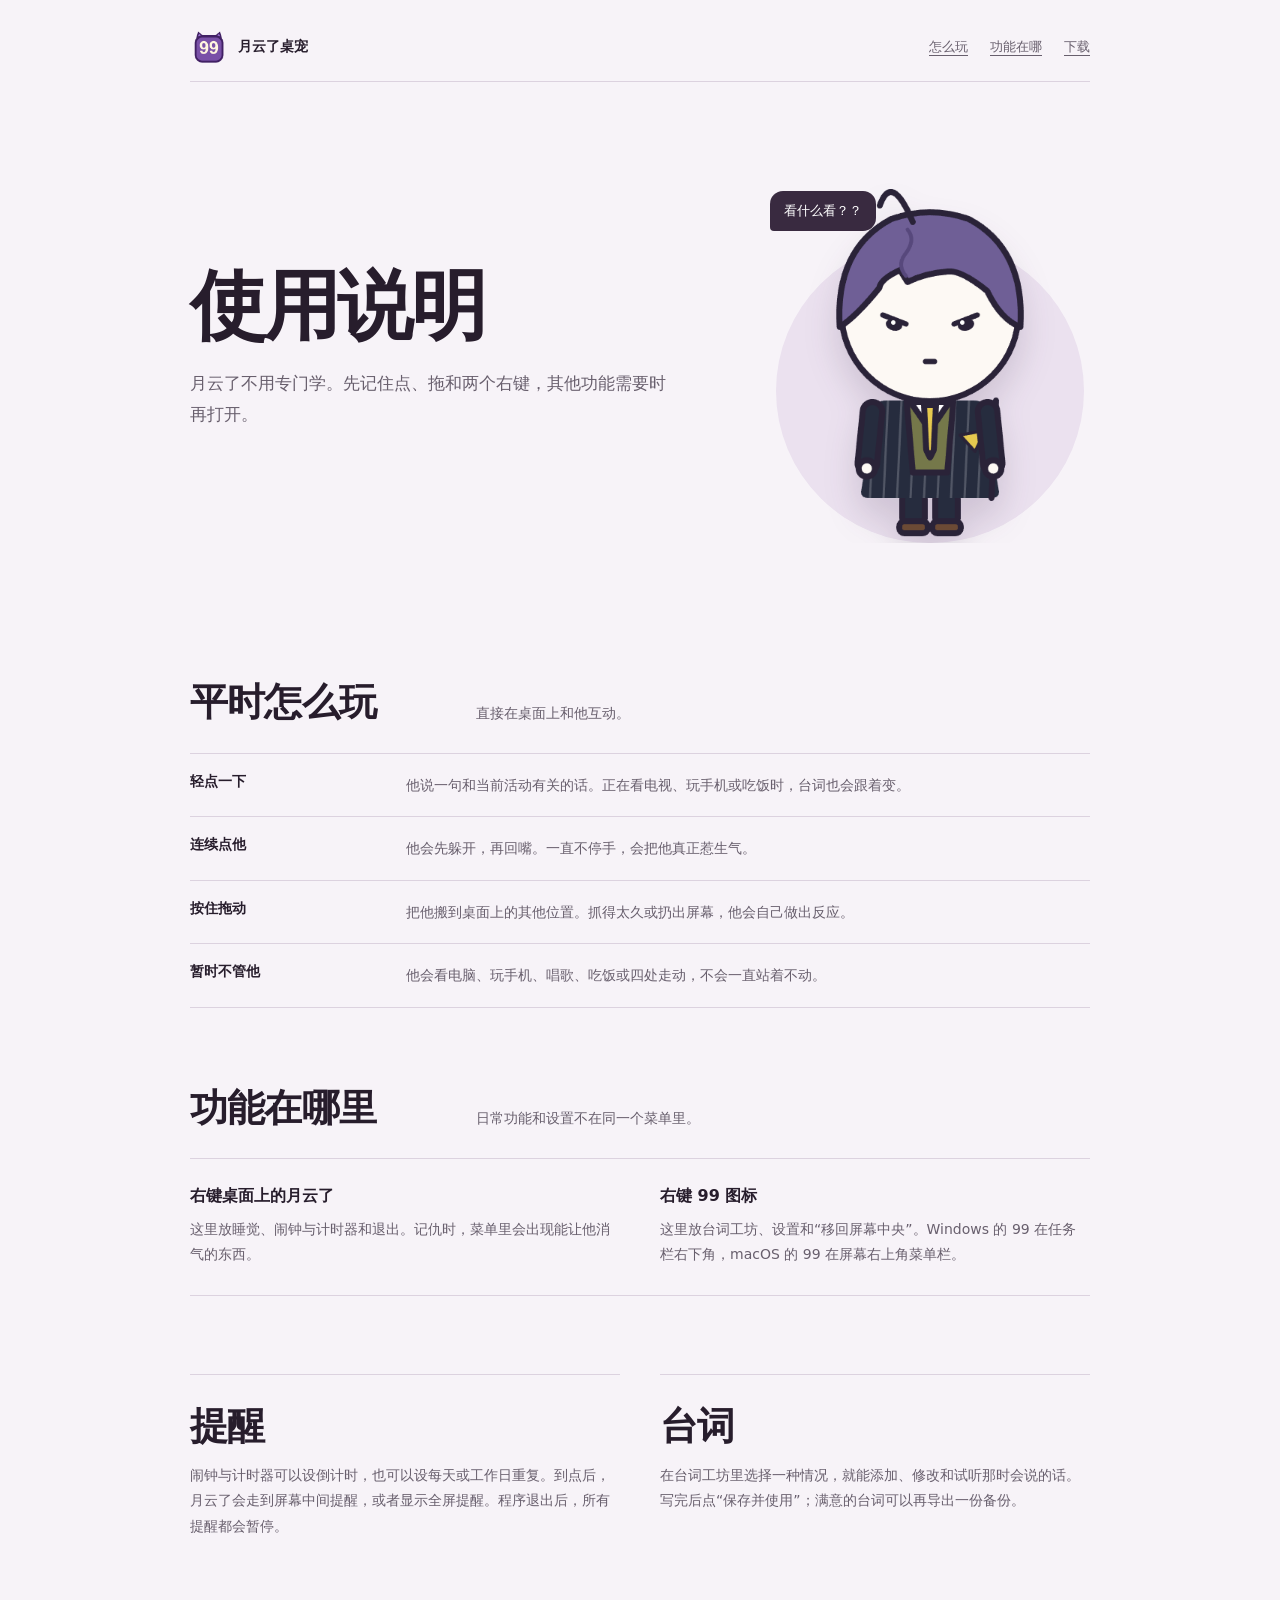
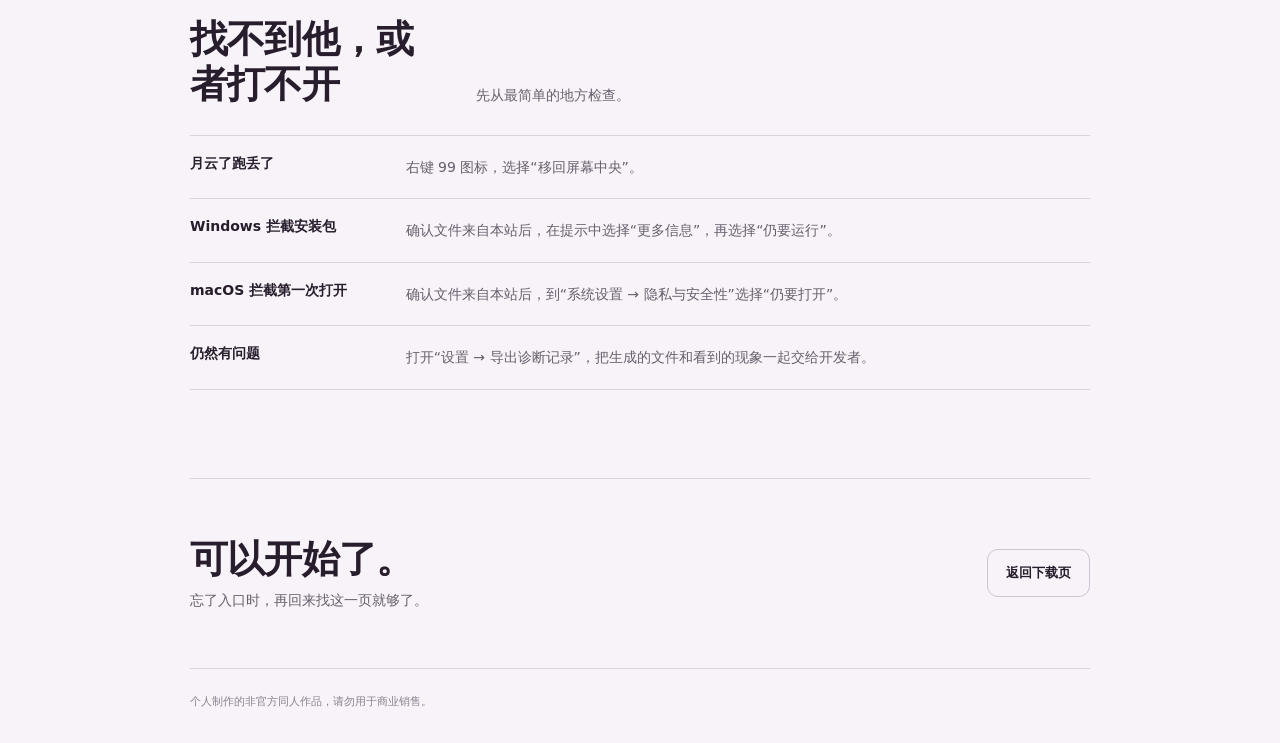
==== commit f77cecc6: "docs: update pet speech bubbles" ====
--- a/guide/index.html
+++ b/guide/index.html
@@ -30,7 +30,7 @@
         <p>月云了不用专门学。先记住点、拖和两个右键，其他功能需要时再打开。</p>
       </div>
       <div class="guide-pet">
-        <p>别点太快。</p>
+        <p>看什么看？？</p>
         <img src="../pet-preview.png" width="512" height="512" alt="站在桌面上的月云了">
       </div>
     </section>
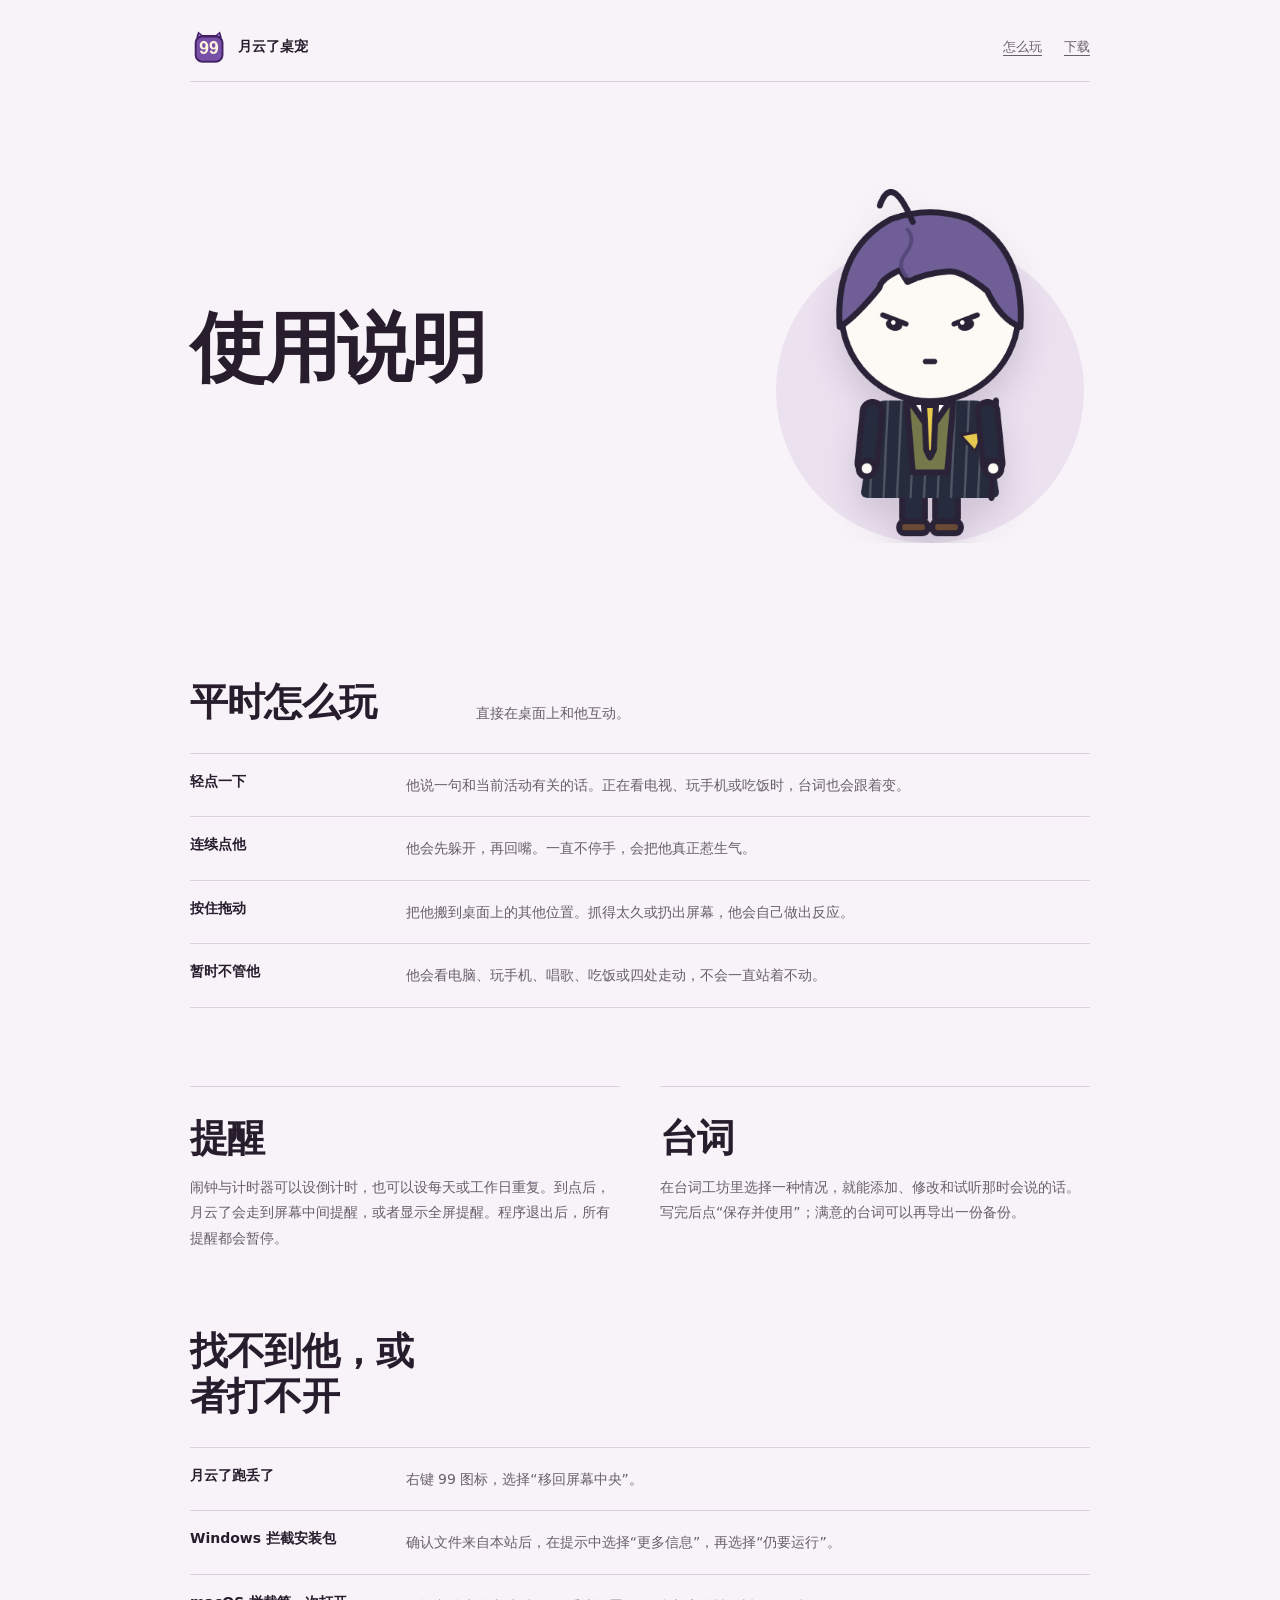
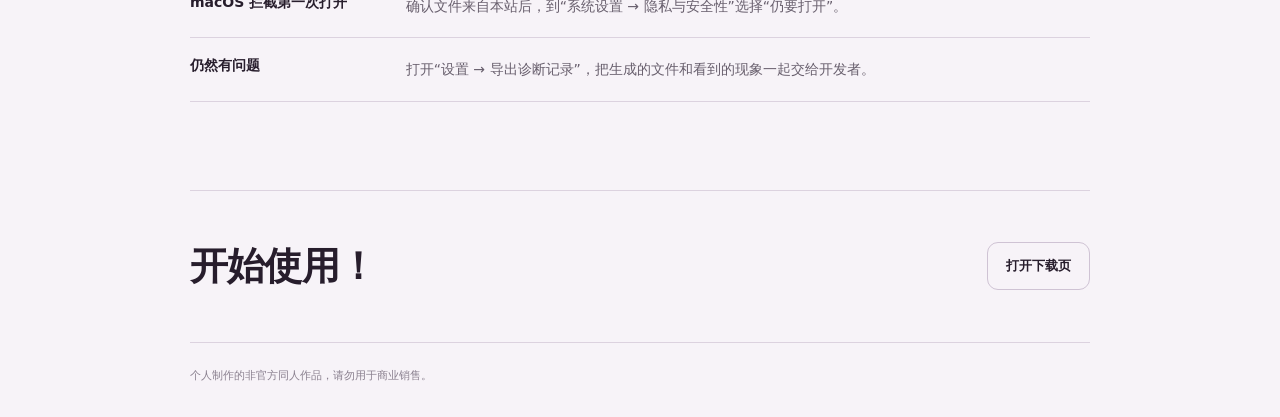
==== commit 84892564: "docs: trim public guide copy" ====
--- a/guide/index.html
+++ b/guide/index.html
@@ -4,7 +4,7 @@
   <meta charset="utf-8">
   <meta name="viewport" content="width=device-width, initial-scale=1, viewport-fit=cover">
   <meta http-equiv="Content-Security-Policy" content="default-src 'self'; img-src 'self'; style-src 'self'">
-  <meta name="description" content="月云了桌宠使用说明：基本玩法、功能入口、提醒与台词。">
+  <meta name="description" content="月云了桌宠使用说明：基本玩法、提醒、台词与常见问题。">
   <meta name="theme-color" content="#f7f3f8">
   <title>月云了桌宠 · 使用说明</title>
   <link rel="icon" href="../icon.png">
@@ -18,7 +18,6 @@
     </a>
     <nav class="docs-nav" aria-label="使用说明导航">
       <a href="#play">怎么玩</a>
-      <a href="#where">功能在哪</a>
       <a href="../#download">下载</a>
     </nav>
   </header>
@@ -27,10 +26,8 @@
     <section class="guide-hero" aria-labelledby="guide-title">
       <div>
         <h1 id="guide-title">使用说明</h1>
-        <p>月云了不用专门学。先记住点、拖和两个右键，其他功能需要时再打开。</p>
       </div>
       <div class="guide-pet">
-        <p>看什么看？？</p>
         <img src="../pet-preview.png" width="512" height="512" alt="站在桌面上的月云了">
       </div>
     </section>
@@ -48,23 +45,6 @@
       </div>
     </section>
 
-    <section class="guide-section" id="where" aria-labelledby="where-title">
-      <header>
-        <h2 id="where-title">功能在哪里</h2>
-        <p>日常功能和设置不在同一个菜单里。</p>
-      </header>
-      <div class="menu-lines">
-        <div>
-          <h3>右键桌面上的月云了</h3>
-          <p>这里放睡觉、闹钟与计时器和退出。记仇时，菜单里会出现能让他消气的东西。</p>
-        </div>
-        <div>
-          <h3>右键 99 图标</h3>
-          <p>这里放台词工坊、设置和“移回屏幕中央”。Windows 的 99 在任务栏右下角，macOS 的 99 在屏幕右上角菜单栏。</p>
-        </div>
-      </div>
-    </section>
-
     <section class="guide-section two-topics" aria-label="提醒和台词">
       <article>
         <h2>提醒</h2>
@@ -79,7 +59,6 @@
     <section class="guide-section" aria-labelledby="help-title">
       <header>
         <h2 id="help-title">找不到他，或者打不开</h2>
-        <p>先从最简单的地方检查。</p>
       </header>
       <div class="help-copy">
         <p><strong>月云了跑丢了</strong><span>右键 99 图标，选择“移回屏幕中央”。</span></p>
@@ -89,12 +68,9 @@
       </div>
     </section>
 
-    <section class="guide-end">
-      <div>
-        <h2>可以开始了。</h2>
-        <p>忘了入口时，再回来找这一页就够了。</p>
-      </div>
-      <a href="../#download">返回下载页</a>
+    <section class="guide-end" aria-labelledby="start-title">
+      <h2 id="start-title">开始使用！</h2>
+      <a href="../#download">打开下载页</a>
     </section>
   </main>
 
--- a/guide/docs.css
+++ b/guide/docs.css
@@ -91,14 +91,6 @@
   line-height: 1.04;
 }
 
-.guide-hero > div:first-child > p {
-  max-width: 30rem;
-  margin: 23px 0 0;
-  color: var(--muted);
-  font-size: 17px;
-  line-height: 1.85;
-}
-
 .guide-pet {
   position: relative;
   display: grid;
@@ -127,19 +119,6 @@
   filter: drop-shadow(0 20px 16px rgba(55, 36, 65, .15));
 }
 
-.guide-pet p {
-  position: absolute;
-  top: 38px;
-  left: 0;
-  z-index: 1;
-  margin: 0;
-  padding: 11px 14px;
-  border-radius: 13px 13px 13px 4px;
-  color: #fff;
-  background: #392a40;
-  font-size: 13px;
-}
-
 .guide-section {
   padding: 78px 0 0;
   scroll-margin-top: 20px;
@@ -193,21 +172,6 @@
   line-height: 1.75;
 }
 
-.menu-lines {
-  display: grid;
-  grid-template-columns: 1fr 1fr;
-  gap: 40px;
-  padding: 27px 0;
-  border-top: 1px solid var(--line);
-  border-bottom: 1px solid var(--line);
-}
-
-.menu-lines h3 {
-  margin: 0 0 10px;
-  font-size: 16px;
-}
-
-.menu-lines p,
 .two-topics p {
   margin: 0;
   color: var(--muted);
@@ -230,18 +194,12 @@
 
 .guide-end {
   display: flex;
-  min-height: 190px;
+  min-height: 152px;
   margin-top: 88px;
-  padding: 38px 0;
+  padding: 34px 0;
   align-items: center;
   justify-content: space-between;
   border-top: 1px solid var(--line);
-}
-
-.guide-end p {
-  margin: 9px 0 0;
-  color: var(--muted);
-  font-size: 14px;
 }
 
 .guide-end a {
@@ -296,13 +254,11 @@
     gap: 10px;
   }
 
-  .menu-lines,
   .two-topics {
     grid-template-columns: 1fr;
     gap: 24px;
   }
 
-  .menu-lines > div + div,
   .two-topics article + article {
     padding-top: 24px;
     border-top: 1px solid var(--line);
@@ -323,10 +279,8 @@
 
   .guide-hero { padding: 46px 0 38px; }
   .guide-hero h1 { font-size: clamp(48px, 15vw, 64px); }
-  .guide-hero > div:first-child > p { font-size: 16px; }
   .guide-pet { min-height: 320px; }
   .guide-pet img { width: min(126%, 400px); }
-  .guide-pet p { top: 28px; }
 
   .guide-section { padding-top: 62px; }
 
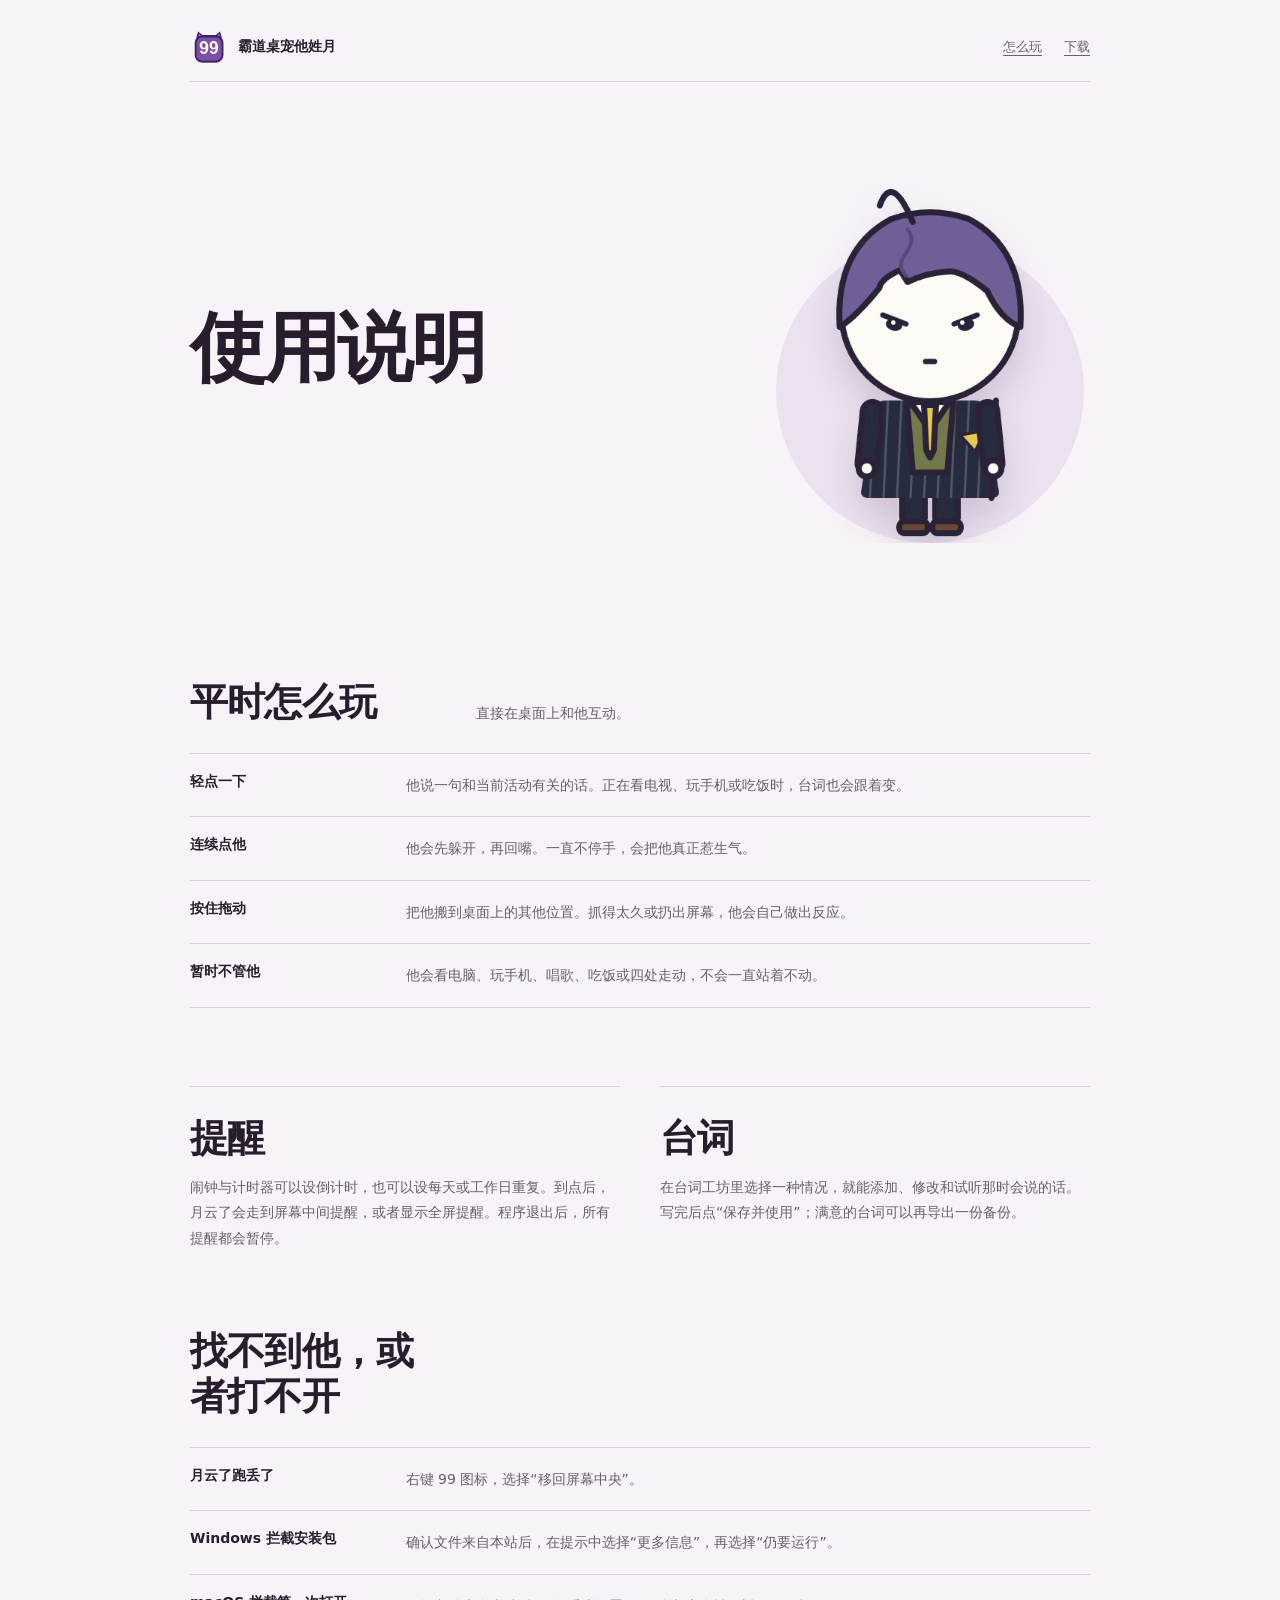
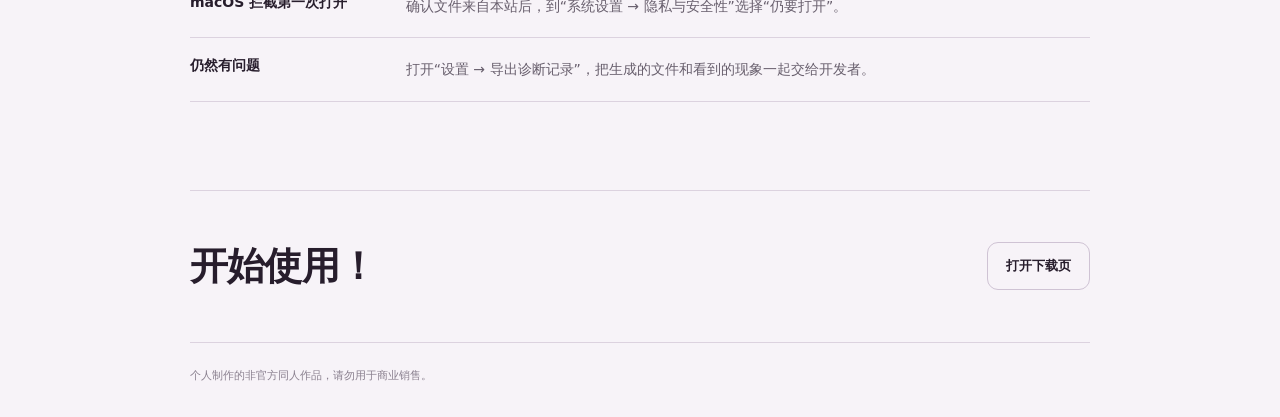
==== commit da632a02: "docs: rename public product" ====
--- a/guide/index.html
+++ b/guide/index.html
@@ -4,17 +4,17 @@
   <meta charset="utf-8">
   <meta name="viewport" content="width=device-width, initial-scale=1, viewport-fit=cover">
   <meta http-equiv="Content-Security-Policy" content="default-src 'self'; img-src 'self'; style-src 'self'">
-  <meta name="description" content="月云了桌宠使用说明：基本玩法、提醒、台词与常见问题。">
+  <meta name="description" content="霸道桌宠他姓月使用说明：基本玩法、提醒、台词与常见问题。">
   <meta name="theme-color" content="#f7f3f8">
-  <title>月云了桌宠 · 使用说明</title>
+  <title>霸道桌宠他姓月 · 使用说明</title>
   <link rel="icon" href="../icon.png">
   <link rel="stylesheet" href="docs.css?v=20261002">
 </head>
 <body>
   <header class="docs-header">
-    <a class="docs-identity" href="../" aria-label="返回月云了桌宠下载页">
+    <a class="docs-identity" href="../" aria-label="返回霸道桌宠他姓月下载页">
       <img src="../icon.png" width="38" height="38" alt="">
-      <strong>月云了桌宠</strong>
+      <strong>霸道桌宠他姓月</strong>
     </a>
     <nav class="docs-nav" aria-label="使用说明导航">
       <a href="#play">怎么玩</a>
